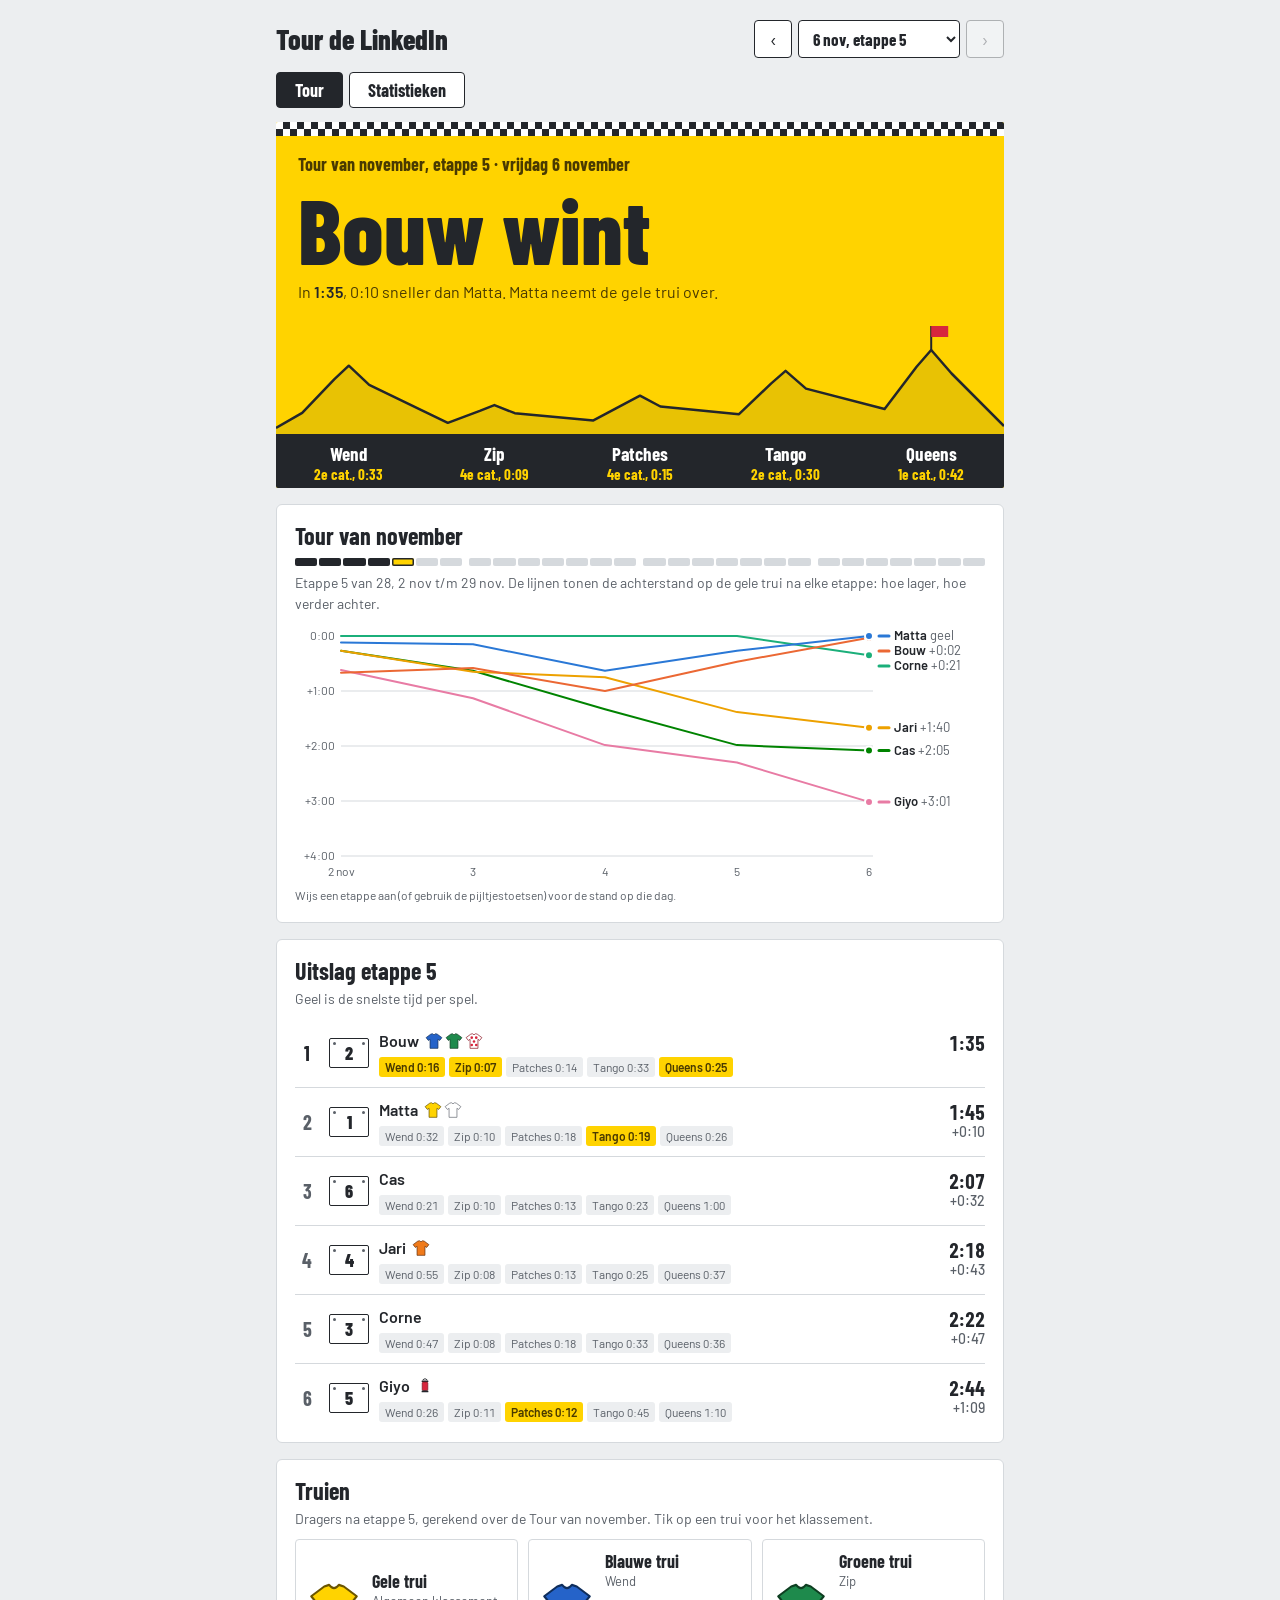
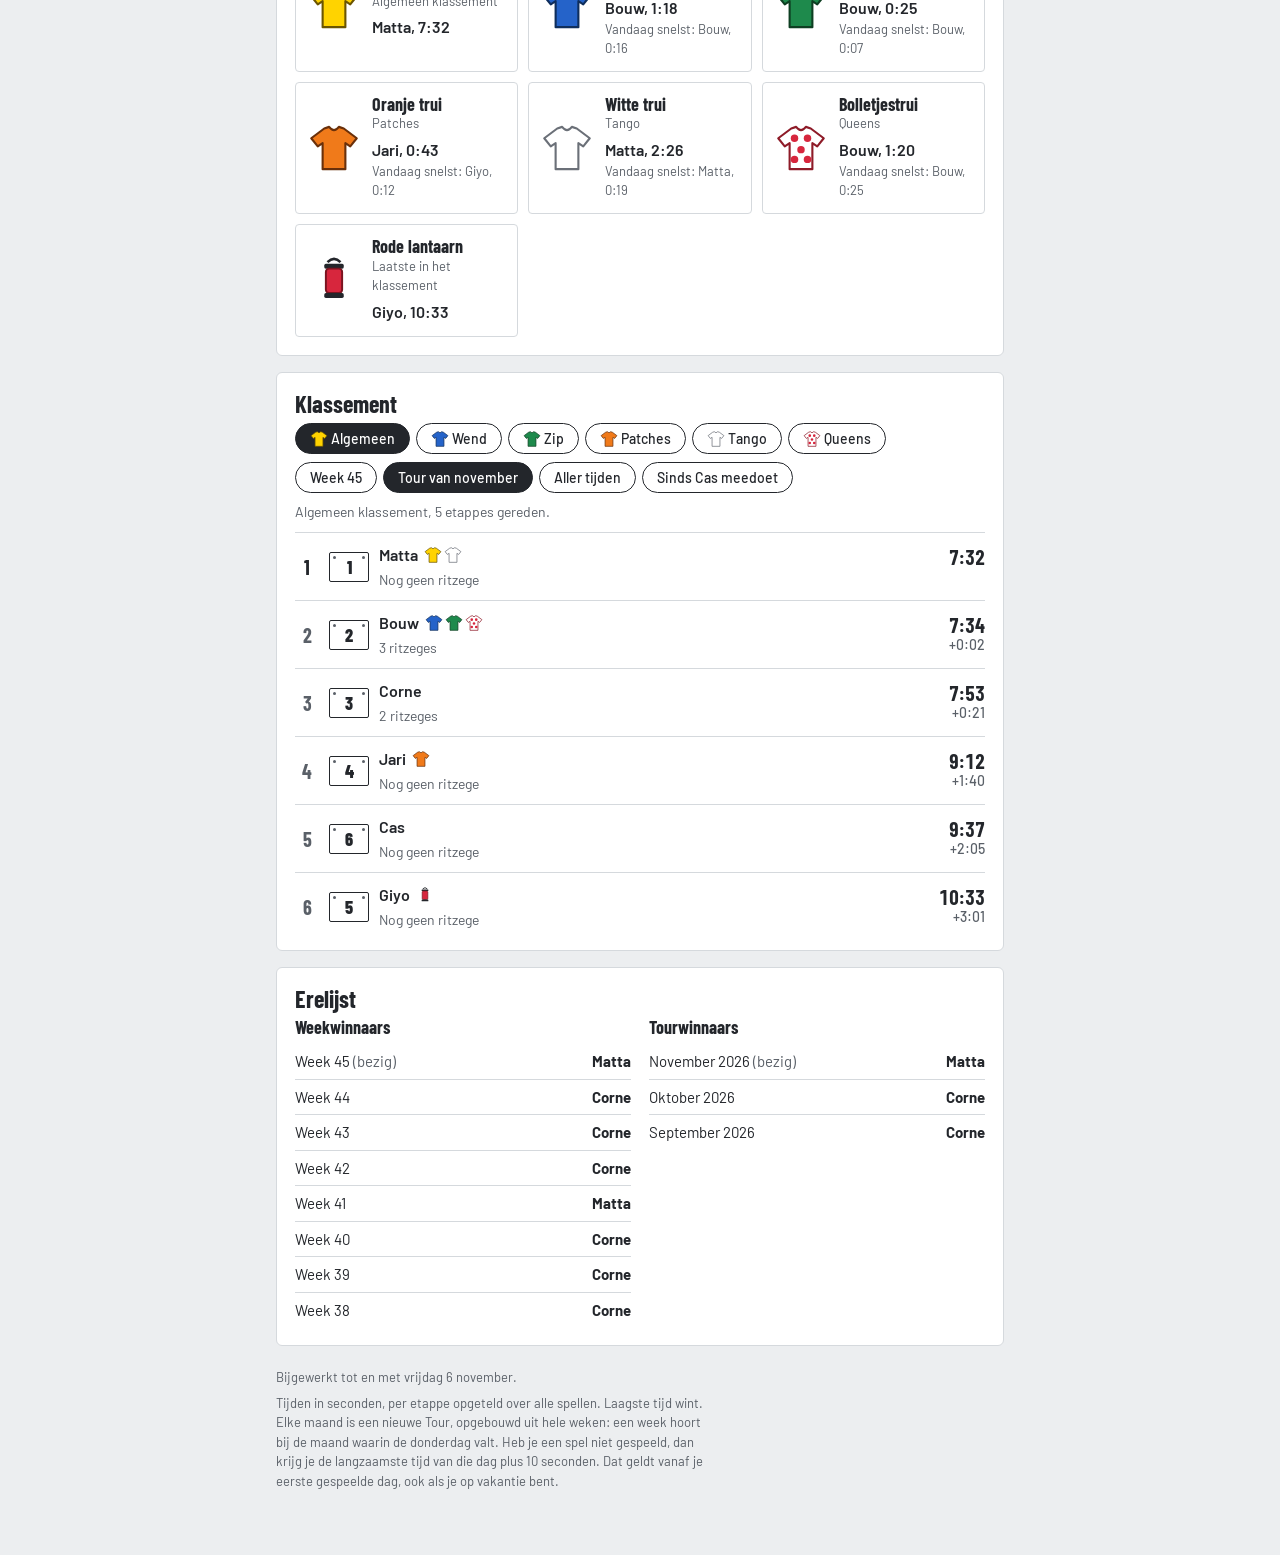
==== site/index.html @ 18e611ad "Versienummer achter CSS/JS bij elke deploy Voorkomt dat browsers na een deploy een oude app.js uit h" ====
<!DOCTYPE html>
<html lang="nl">
<head>
<meta charset="utf-8">
<meta name="viewport" content="width=device-width,initial-scale=1">
<title>Tour de LinkedIn</title>
<link rel="preconnect" href="https://fonts.googleapis.com">
<link rel="preconnect" href="https://fonts.gstatic.com" crossorigin>
<link href="https://fonts.googleapis.com/css2?family=Barlow+Condensed:wght@500;700;800&family=Barlow:wght@400;500;600&display=swap" rel="stylesheet">
<link rel="stylesheet" href="style.css?v=dev">
</head>
<body>
<div class="wrap">
  <div class="top">
    <h1 class="merk">Tour de LinkedIn</h1>
    <div class="nav">
      <button id="vorige" aria-label="Vorige etappe">&#8249;</button>
      <select id="kies" aria-label="Kies etappe"></select>
      <button id="volgende" aria-label="Volgende etappe">&#8250;</button>
    </div>
  </div>

  <p id="status" class="status">Scores laden…</p>

  <div id="inhoud" hidden>
  <div class="tabs views" role="group" aria-label="Kies weergave">
    <button data-view="tour" aria-pressed="true">Tour</button>
    <button data-view="stats" aria-pressed="false">Statistieken</button>
    <button type="button" id="invoerKnop" class="invoer-knop" hidden>+ Scores invoeren</button>
  </div>

  <div id="tourView">
    <div class="hero" id="hero"></div>
    <section id="tourSectie"></section>
    <section id="uitslag"></section>
    <section id="truien"></section>
    <section id="klassement"></section>
    <section id="erelijst"></section>
  </div>

  <div id="statView" hidden>
    <div class="tabs" id="statFilter" role="group" aria-label="Kies speler"></div>
    <section id="s-records"></section>
    <section id="s-weekdag"></section>
    <section id="s-spelers"></section>
    <section id="s-onderling"></section>
    <section id="s-verloop"></section>
    <section id="s-opvallend"></section>
  </div>

  </div>

  <footer><span id="bijgewerkt" style="display:block;margin-bottom:6px"></span>Tijden in seconden, per etappe opgeteld over alle spellen. Laagste tijd wint. Elke maand is een nieuwe Tour, opgebouwd uit hele weken: een week hoort bij de maand waarin de donderdag valt. <span id="regel"></span></footer>
</div>

<dialog id="invoer" aria-labelledby="inTitel">
  <form id="invoerForm" novalidate>
    <div class="in-kop">
      <h2 id="inTitel">Scores invoeren</h2>
      <button type="button" id="inSluit" class="in-sluit" aria-label="Sluiten">&times;</button>
    </div>
    <div class="tabs in-modus" id="inModus" role="group" aria-label="Invoeren per">
      <button type="button" data-modus="spel" aria-pressed="true">Per spel</button>
      <button type="button" data-modus="speler" aria-pressed="false">Per speler</button>
    </div>
    <div class="in-rij">
      <label><span id="inKiesLabel">Spel</span><select id="inKies"></select></label>
      <label>Datum<input type="date" id="inDatum" required></label>
    </div>
    <p class="toel" id="inUitleg"></p>
    <div id="inTijden" class="in-tijden"></div>
    <label id="inCodeRij" class="in-code" hidden>Groepscode<input id="inCode" type="password" autocomplete="off"><small>Eenmalig; deze browser onthoudt hem daarna.</small></label>
    <p id="inMelding" class="in-melding" role="status" aria-live="polite"></p>
    <div class="in-knoppen">
      <button type="submit" id="inOpslaan" class="in-opslaan">Opslaan</button>
    </div>
  </form>
</dialog>

<script src="config.js?v=dev"></script>
<script src="app.js?v=dev"></script>
<script src="invoer.js?v=dev"></script>
</body>
</html>
---- site/style.css ----
:root{
  --geel:#FFD300; --geel-d:#4A3A00;
  --asfalt:#23262B;
  --pagina:#ECEEF0; --wit:#FFFFFF; --lijn:#D5D9DD; --sub:#5A6068;
  --blauw:#2563C9;
  --cond:'Barlow Condensed','Arial Narrow',sans-serif;
}
*{box-sizing:border-box}
body{margin:0;background:var(--pagina);color:var(--asfalt);font:16px/1.5 Barlow,system-ui,sans-serif}
.wrap{max-width:760px;margin:0 auto;padding:20px 16px 64px}
button,select{font:inherit;color:inherit}
:focus-visible{outline:3px solid var(--blauw);outline-offset:2px}

.top{display:flex;justify-content:space-between;align-items:center;gap:12px;flex-wrap:wrap;margin-bottom:14px}
.merk{font:800 28px/1 var(--cond);margin:0}
.nav{display:flex;align-items:center;gap:6px}
.nav button{width:38px;height:38px;border:1.5px solid var(--asfalt);background:var(--wit);border-radius:4px;cursor:pointer;font-size:20px;line-height:1}
.nav button:disabled{opacity:.3;cursor:default}
.nav select{height:38px;border:1.5px solid var(--asfalt);background:var(--wit);border-radius:4px;padding:0 10px;font-family:var(--cond);font-size:17px;font-weight:700}

.hero{background:var(--geel);color:var(--geel-d);overflow:hidden;border-radius:2px}
.finish{height:14px;background:repeating-conic-gradient(var(--asfalt) 0 25%,var(--wit) 0 50%) 0 0/14px 14px}
.hero-in{padding:18px 22px 0}
.hero .kop{font:700 18px/1.2 var(--cond);margin:0}
.hero .winnaar{font:800 clamp(50px,12vw,92px)/.92 var(--cond);color:var(--asfalt);margin:10px 0 10px}
.hero .detail{font-size:16px;margin:0;max-width:52ch}
.hero .detail b{font-weight:600;color:var(--asfalt)}
.profiel{display:block;width:100%;height:auto;margin-top:12px}
.profiel .lijn{fill:none;stroke:var(--asfalt);stroke-width:2.5;stroke-linejoin:round}
.profiel text{font-family:var(--cond);font-weight:700}
@media (prefers-reduced-motion:no-preference){
  .profiel .lijn{stroke-dasharray:1600;stroke-dashoffset:1600;animation:teken 1.4s ease-out .15s forwards}
  @keyframes teken{to{stroke-dashoffset:0}}
}

section{background:var(--wit);border:1px solid var(--lijn);border-radius:6px;padding:18px 18px 10px;margin-top:16px}
section h2{font:700 24px/1.1 var(--cond);margin:0 0 4px}
.toel{color:var(--sub);font-size:14px;margin:0 0 10px}

.renner{display:grid;grid-template-columns:24px 40px minmax(0,1fr) auto;align-items:center;column-gap:10px;padding:10px 0;border-top:1px solid var(--lijn)}
.renner:first-of-type{border-top:0}
.pos{font:700 20px/1 var(--cond);color:var(--sub);text-align:center}
.pos.een{color:var(--asfalt)}
.renner.buiten{color:var(--sub)}
.renner.buiten .bib{border-color:var(--lijn);color:var(--sub)}
.bib{position:relative;width:40px;height:30px;border:1.5px solid var(--asfalt);border-radius:2px;background:var(--wit);display:flex;align-items:center;justify-content:center;font:800 18px/1 var(--cond)}
.bib::before,.bib::after{content:"";position:absolute;top:3px;width:3px;height:3px;border-radius:50%;background:var(--sub)}
.bib::before{left:3px}.bib::after{right:3px}
.naam{font-weight:600;display:flex;align-items:center;gap:6px;flex-wrap:wrap}
.truitjes{display:inline-flex;gap:2px}
.splits{display:flex;flex-wrap:wrap;gap:4px;margin-top:4px}
.split{font-size:12px;padding:1px 6px;border-radius:3px;background:var(--pagina);color:var(--sub);font-variant-numeric:tabular-nums}
.split.best{background:var(--geel);color:var(--geel-d);font-weight:600}
.split.mis{text-decoration:line-through}
.sub2{color:var(--sub);font-size:14px;margin-top:2px}
.tijd{text-align:right;font:700 20px/1 var(--cond);font-variant-numeric:tabular-nums}
.tijd small{display:block;font:500 14px/1.4 Barlow,sans-serif;color:var(--sub)}

.truien{display:grid;grid-template-columns:repeat(auto-fill,minmax(210px,1fr));gap:10px;margin-bottom:8px}
.trui{width:100%;text-align:left;background:var(--wit);font:inherit;color:inherit;cursor:default;display:grid;grid-template-columns:52px 1fr;gap:12px;align-items:center;padding:12px;border:1px solid var(--lijn);border-radius:4px}
button.trui{cursor:pointer}
button.trui:hover{border-color:var(--asfalt)}
.tabs button svg{vertical-align:-4px}
.t-naam{font:700 18px/1.1 var(--cond)}
.t-spel{font-size:13px;color:var(--sub)}
.t-drager{font-weight:600;margin-top:4px}
.t-dag{font-size:13px;color:var(--sub)}

.tabs{display:flex;gap:6px;flex-wrap:wrap;margin:6px 0 8px}
.tabs button{border:1.5px solid var(--asfalt);background:var(--wit);border-radius:20px;padding:4px 14px;cursor:pointer;font-weight:500;font-size:14px}
.tabs button[aria-pressed="true"]{background:var(--asfalt);color:var(--wit)}

.ere{display:grid;grid-template-columns:repeat(auto-fit,minmax(220px,1fr));gap:18px;margin-bottom:8px}
.ere h3{font:700 18px/1.2 var(--cond);margin:0 0 6px}
.ere ol{list-style:none;margin:0;padding:0}
.ere li{display:flex;justify-content:space-between;gap:8px;padding:6px 0;border-top:1px solid var(--lijn);font-size:15px}
.ere li:first-child{border-top:0}
.bezig{color:var(--sub)}
.leeg{color:var(--sub);font-size:14px;padding:6px 0}

.views{margin:0 0 14px}
.views button{font:700 18px/1 var(--cond);padding:8px 18px;border-radius:4px}
#statFilter{margin:0 0 4px}
.recs{display:grid;grid-template-columns:repeat(auto-fill,minmax(210px,1fr));gap:10px;margin-bottom:8px}
.rec{border:1px solid var(--lijn);border-radius:4px;padding:12px}
.rec h3{font:700 18px/1.1 var(--cond);margin:0 0 6px;display:flex;gap:6px;align-items:center}
.rec ol{list-style:none;margin:0;padding:0}
.rec li{display:grid;grid-template-columns:16px 1fr auto;gap:8px;padding:5px 0;border-top:1px solid var(--lijn);font-size:14px;align-items:baseline}
.rec li:first-child{border-top:0}
.rec li b{font:700 17px/1 var(--cond);font-variant-numeric:tabular-nums}
.d{color:var(--sub);font-size:12px}
.rec-noot{margin:6px 0 0}
.scroll{overflow-x:auto;margin-bottom:10px}
.tbl{width:100%;min-width:340px;border-collapse:collapse;table-layout:fixed;font-size:13px;font-variant-numeric:tabular-nums}
.tbl th,.tbl td{padding:7px 2px;text-align:center;border-bottom:1px solid var(--wit)}
.tbl th{font:700 15px/1.1 var(--cond)}
.tbl th small{display:block;font:400 11px/1.3 Barlow,sans-serif;color:var(--sub)}
.tbl td:first-child,.tbl th:first-child{text-align:left;width:72px;font-weight:600;padding-left:0}
.tbl td.best{font-weight:700;box-shadow:inset 0 0 0 2px var(--asfalt)}
.tbl tr.som td{border-top:2px solid var(--asfalt);font-weight:600}
.tbl.vrij{table-layout:auto}
.tbl.vrij td,.tbl.vrij th{border-bottom:1px solid var(--lijn)}
.tbl.matrix td{border:1px solid var(--lijn)}
.tbl.matrix td:first-child{border:0}
.tbl.matrix td.voor{background:#FFF3B0;font-weight:600}
.tbl.matrix tr.gekozen td{outline:2px solid var(--asfalt);outline-offset:-2px}
.conclusie{font-size:15px;margin:0 0 10px;max-width:62ch}
.profielen{display:grid;grid-template-columns:repeat(auto-fill,minmax(230px,1fr));gap:10px;margin-bottom:10px}
.prof{border:1px solid var(--lijn);border-radius:4px;padding:12px}
.kop2{display:flex;gap:8px;align-items:center;font-weight:600;margin-bottom:10px}
.mini{display:grid;grid-template-columns:1fr 1fr;gap:8px 12px;margin-bottom:8px}
.mini b{display:block;font:700 22px/1 var(--cond);font-variant-numeric:tabular-nums}
.mini span{font-size:12px;color:var(--sub)}
.prof p{margin:5px 0 0;font-size:14px}
.prof p b{font-weight:600}
.legenda{display:flex;flex-wrap:wrap;gap:6px 14px;font-size:13px;margin:6px 0 10px}
.legenda i{display:inline-block;width:14px;height:3px;vertical-align:middle;margin-right:5px}
.feit{padding:9px 0;border-top:1px solid var(--lijn);font-size:15px}
.feit:first-of-type{border-top:0}
.feit b{font-weight:600}
[hidden]{display:none!important}
footer{color:var(--sub);font-size:13px;margin-top:22px;max-width:62ch}
.status{background:var(--wit);border:1px solid var(--lijn);border-radius:6px;padding:18px;color:var(--sub)}

/* invoerscherm */
.tabs .invoer-knop{margin-left:auto;font:700 18px/1 var(--cond);padding:8px 16px;border-radius:4px;border:1.5px solid var(--asfalt);background:var(--geel);color:var(--asfalt);cursor:pointer}
dialog#invoer{width:min(440px,calc(100% - 32px));max-height:calc(100% - 32px);border:0;border-radius:6px;padding:0;background:var(--wit);color:var(--asfalt);box-shadow:0 12px 40px rgba(0,0,0,.25)}
dialog#invoer::backdrop{background:rgba(35,38,43,.55)}
#invoerForm{padding:18px}
.in-kop{display:flex;justify-content:space-between;align-items:center;margin-bottom:12px}
.in-kop h2{font:700 24px/1.1 var(--cond);margin:0}
.in-sluit{width:36px;height:36px;border:0;background:none;font-size:28px;line-height:1;cursor:pointer;color:var(--sub)}
.in-rij{display:grid;grid-template-columns:1fr 1fr;gap:10px;margin-bottom:10px}
#invoerForm label{display:block;font-weight:600;font-size:14px}
#invoerForm select,#invoerForm input{display:block;width:100%;margin-top:4px;height:42px;border:1.5px solid var(--asfalt);border-radius:4px;background:var(--wit);padding:0 10px;font:16px Barlow,system-ui,sans-serif;color:var(--asfalt)}
.in-tijden{display:grid;gap:8px;margin-bottom:12px}
#invoerForm .in-tijd{display:grid;grid-template-columns:22px 1fr 110px;align-items:center;gap:10px}
#invoerForm .in-tijd input{margin:0;text-align:right;font-variant-numeric:tabular-nums}
#invoerForm input[aria-invalid="true"]{border-color:#D7263D;box-shadow:0 0 0 2px #F6C6CD}
.in-code small{display:block;font-weight:400;color:var(--sub);margin-top:4px}
.in-code{margin-bottom:10px}
.in-melding{min-height:1.5em;font-size:14px;margin:0 0 10px}
.in-melding.fout{color:#B01E31}
.in-melding.goed{color:#17693A}
.in-knoppen{display:flex;justify-content:flex-end}
.in-opslaan{font:700 18px/1 var(--cond);padding:10px 22px;border:0;border-radius:4px;background:var(--asfalt);color:var(--wit);cursor:pointer}
.in-opslaan:disabled{opacity:.5;cursor:default}

/* tour-verloop */
.tv-grafiek{position:relative;margin:6px 0 2px;touch-action:pan-y}
.tv-grafiek:focus-visible{outline-offset:4px}
.tv-grafiek svg{display:block}
.tv-uitleg{margin:0 0 8px}
.tv-tip{position:absolute;top:8px;min-width:150px;background:var(--wit);border:1px solid var(--lijn);border-radius:4px;box-shadow:0 4px 14px rgba(0,0,0,.12);padding:8px 10px;font-size:13px;pointer-events:none}
.tv-tip-kop{font:700 15px/1.2 var(--cond);margin-bottom:4px}
.tv-tip-rij{display:grid;grid-template-columns:12px 12px 1fr auto;gap:6px;align-items:center;padding:1px 0}
.tv-tip-rij i{display:block;width:12px;height:3px;border-radius:2px}
.tv-tip-rij b{font-variant-numeric:tabular-nums;font-weight:600}
.tv-kalender{display:flex;gap:2px;margin:8px 0 6px}
.tv-kalender span{flex:1;height:8px;border-radius:2px;background:var(--lijn)}
.tv-kalender span.ma:not(:first-child){margin-left:5px}
.tv-kalender span.af{background:var(--asfalt)}
.tv-kalender span.nu{background:var(--geel);box-shadow:inset 0 0 0 1.5px var(--asfalt)}
.tv-kalender span.mis{background:repeating-linear-gradient(45deg,var(--lijn) 0 2px,var(--wit) 0 4px)}
.in-modus{margin:0 0 12px}
#invoerForm .in-tijd .bib{width:30px;height:24px;font-size:15px}
#invoerForm .in-tijd{grid-template-columns:30px 1fr 110px}
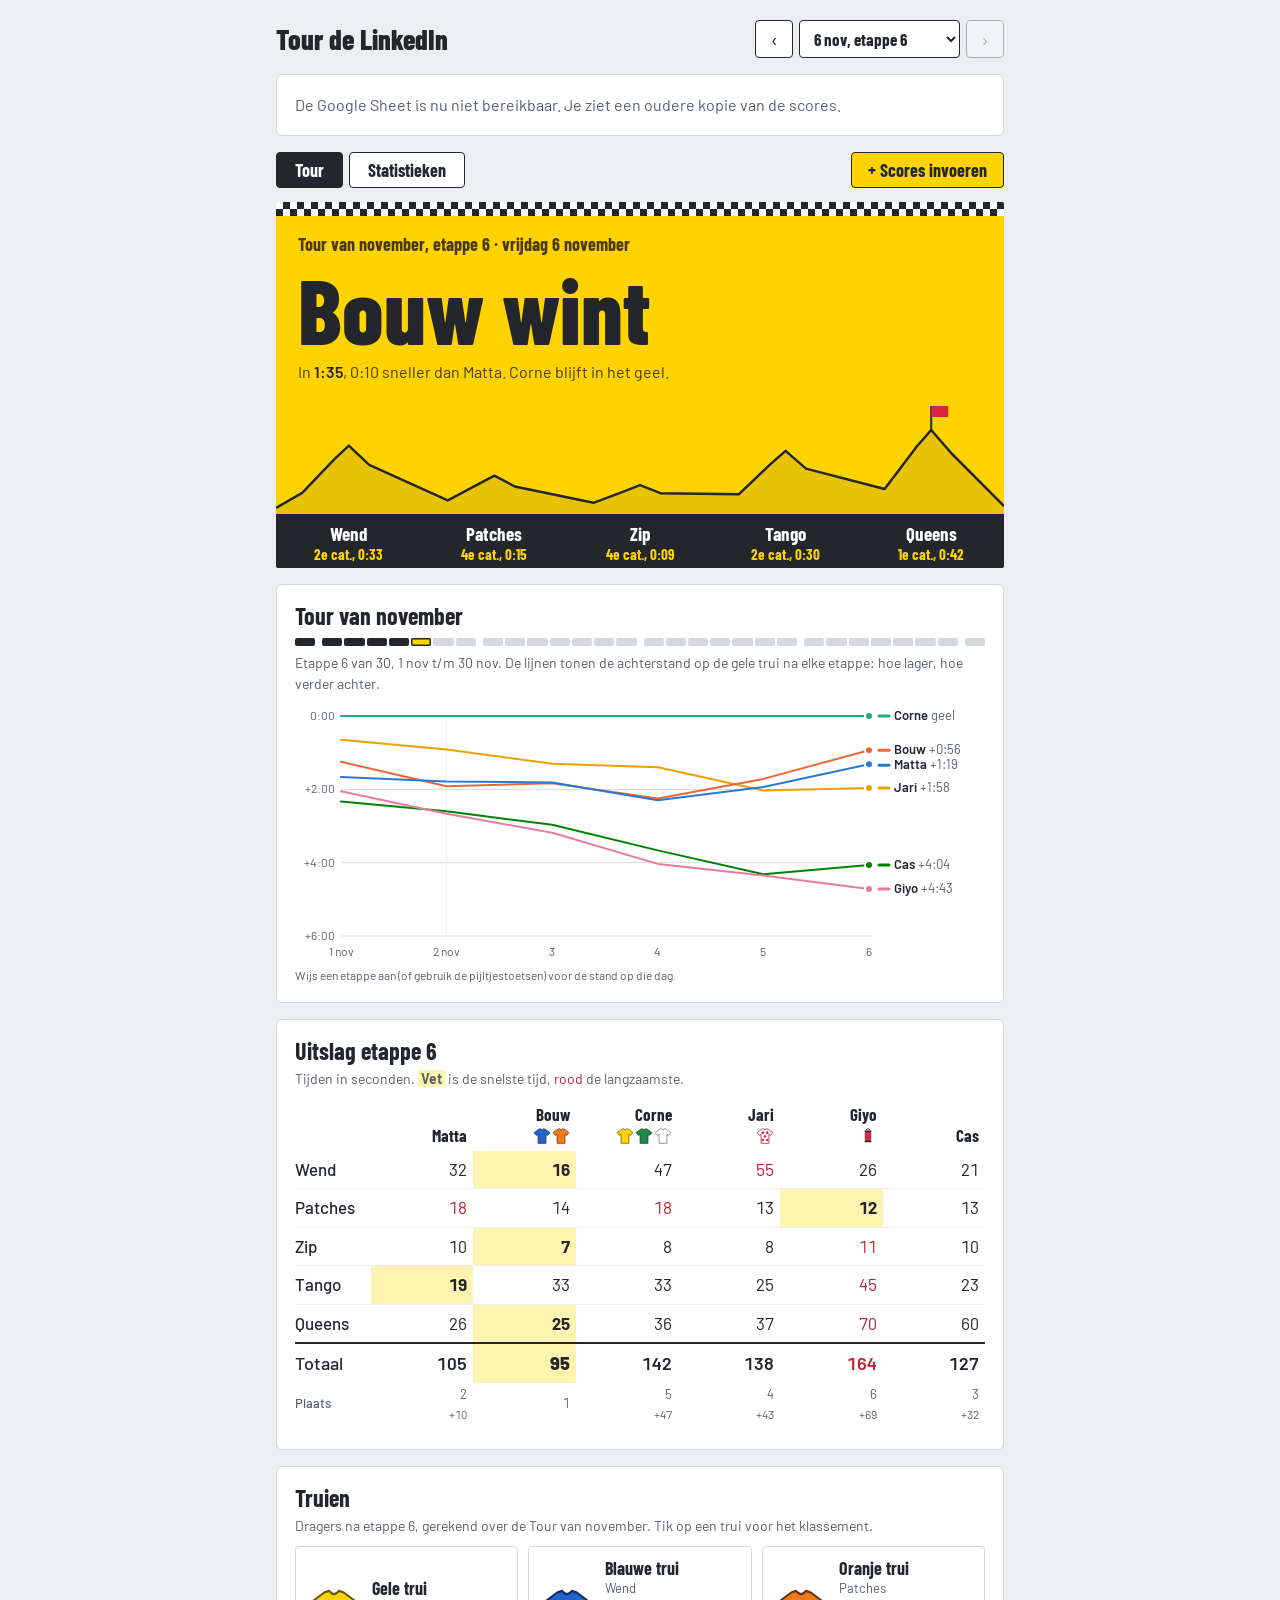
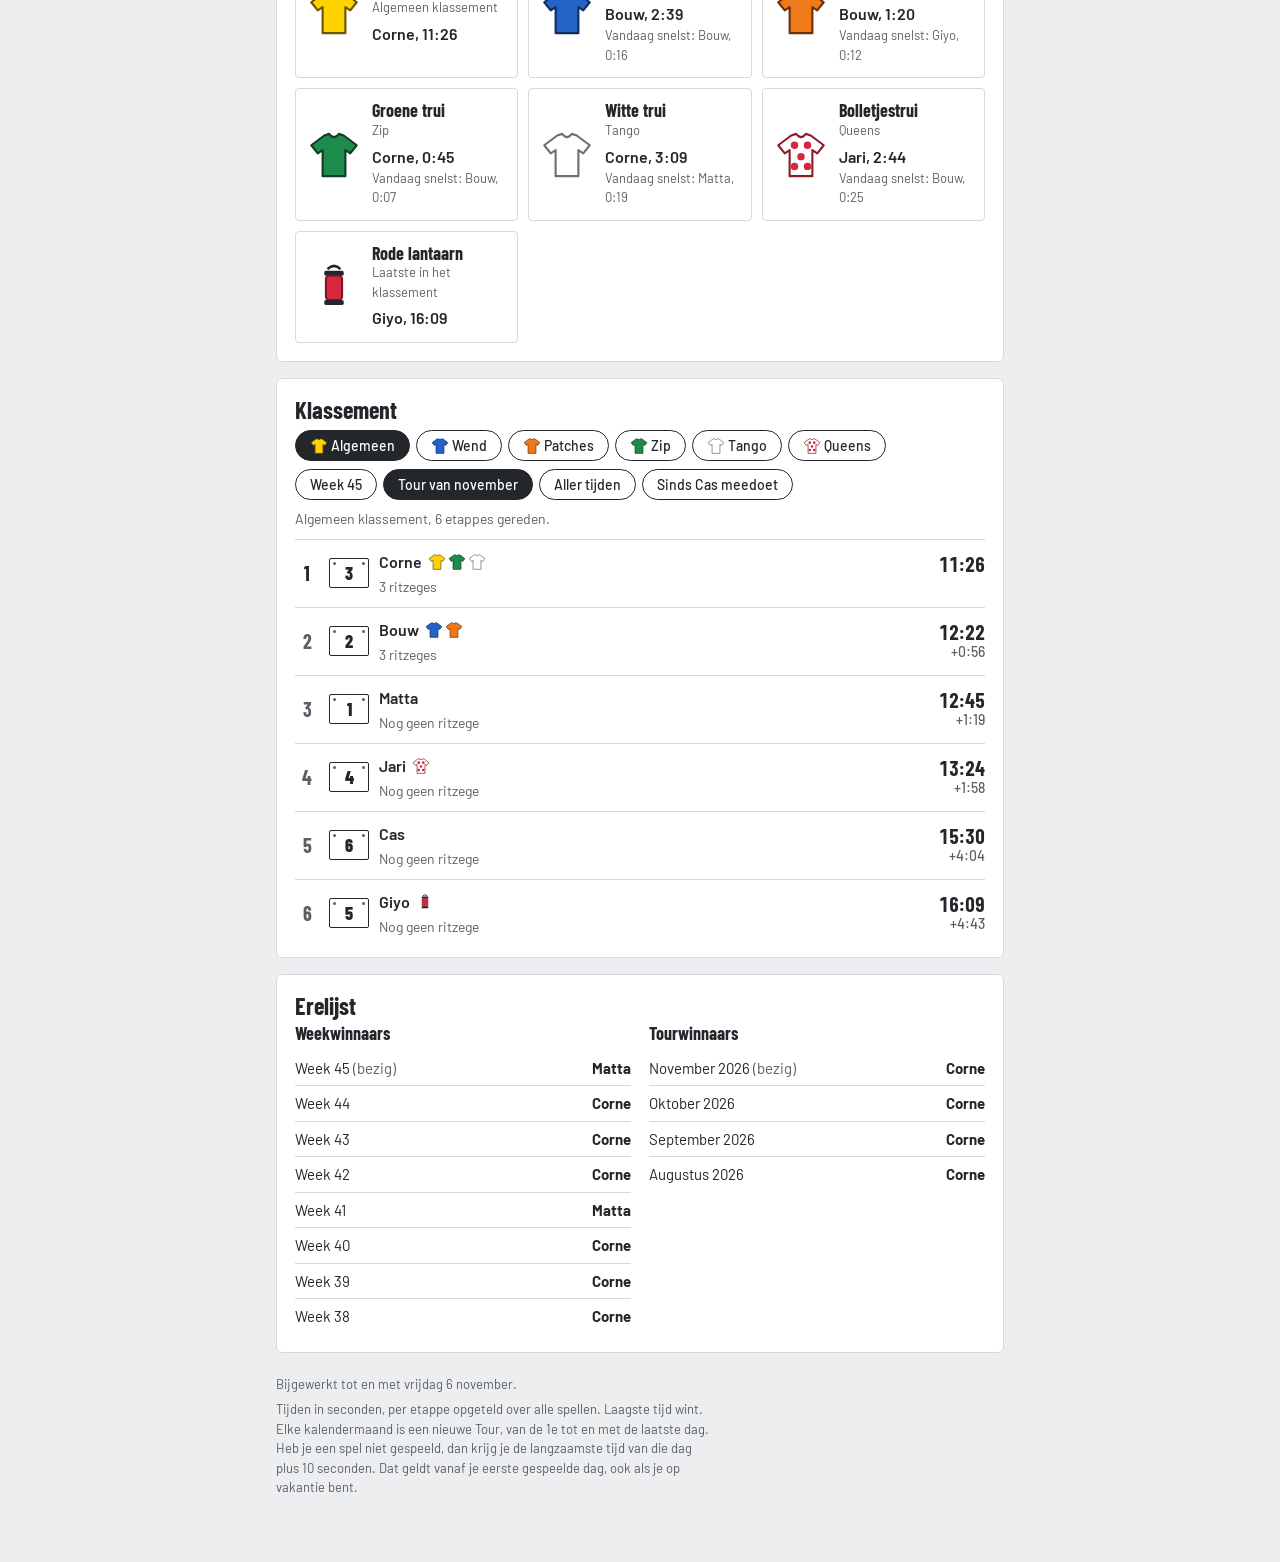
==== commit 5334d071: "Tour loopt per kalendermaand Een Tour loopt nu van de 1e t/m de laatste dag van de maand in plaats v" ====
--- a/site/index.html
+++ b/site/index.html
@@ -50,7 +50,7 @@
 
   </div>
 
-  <footer><span id="bijgewerkt" style="display:block;margin-bottom:6px"></span>Tijden in seconden, per etappe opgeteld over alle spellen. Laagste tijd wint. Elke maand is een nieuwe Tour, opgebouwd uit hele weken: een week hoort bij de maand waarin de donderdag valt. <span id="regel"></span></footer>
+  <footer><span id="bijgewerkt" style="display:block;margin-bottom:6px"></span>Tijden in seconden, per etappe opgeteld over alle spellen. Laagste tijd wint. Elke kalendermaand is een nieuwe Tour, van de 1e tot en met de laatste dag. <span id="regel"></span></footer>
 </div>
 
 <dialog id="invoer" aria-labelledby="inTitel">
--- a/site/style.css
+++ b/site/style.css
@@ -165,3 +165,23 @@
 .in-modus{margin:0 0 12px}
 #invoerForm .in-tijd .bib{width:30px;height:24px;font-size:15px}
 #invoerForm .in-tijd{grid-template-columns:30px 1fr 110px}
+
+/* uitslag als tabel, zoals de foto's in de groepsapp */
+.uitslag-tbl{width:100%;min-width:330px;table-layout:fixed;border-collapse:collapse;font-variant-numeric:tabular-nums;font-size:17px}
+.uitslag-tbl th,.uitslag-tbl td{padding:6px 6px;text-align:right;white-space:nowrap}
+.uitslag-tbl thead th{font:700 17px/1.1 var(--cond);vertical-align:bottom}
+.uitslag-tbl thead th{white-space:normal}
+.uitslag-tbl thead th .truitjes{display:flex;flex-wrap:wrap;justify-content:flex-end;gap:1px;margin-top:3px}
+.uitslag-tbl tr>:first-child{width:76px}
+.uitslag-tbl tbody th,.uitslag-tbl tfoot th{text-align:left;font-weight:500;padding-left:0}
+.uitslag-tbl tbody tr+tr td,.uitslag-tbl tbody tr+tr th{border-top:1px solid var(--pagina)}
+.uitslag-tbl td.snel{font-weight:700;background:#FFF3B0}
+.uitslag-tbl td.traag,.lg-traag{color:#C21F32}
+.uitslag-tbl td.straf{color:var(--sub);font-style:italic}
+.uitslag-tbl tr.tot td,.uitslag-tbl tr.tot th{border-top:2px solid var(--asfalt);font-size:18px}
+.uitslag-tbl tr.tot td{font-weight:600}
+.uitslag-tbl tr.tot td.snel{font-weight:800}
+.uitslag-tbl tr.plek td,.uitslag-tbl tr.plek th{font-size:13px;color:var(--sub);padding-top:2px}
+.uitslag-tbl tr.plek td small{display:block;font-size:12px}
+.lg-snel{font-weight:700;background:#FFF3B0;padding:0 3px}
+@media (max-width:480px){.uitslag-tbl{min-width:0;font-size:15px}.uitslag-tbl tr>:first-child{width:58px}.uitslag-tbl th,.uitslag-tbl td{padding:6px 3px}.uitslag-tbl thead th{font-size:15px}.uitslag-tbl thead th .truitjes{display:none}.uitslag-tbl tr.tot td,.uitslag-tbl tr.tot th{font-size:16px}}
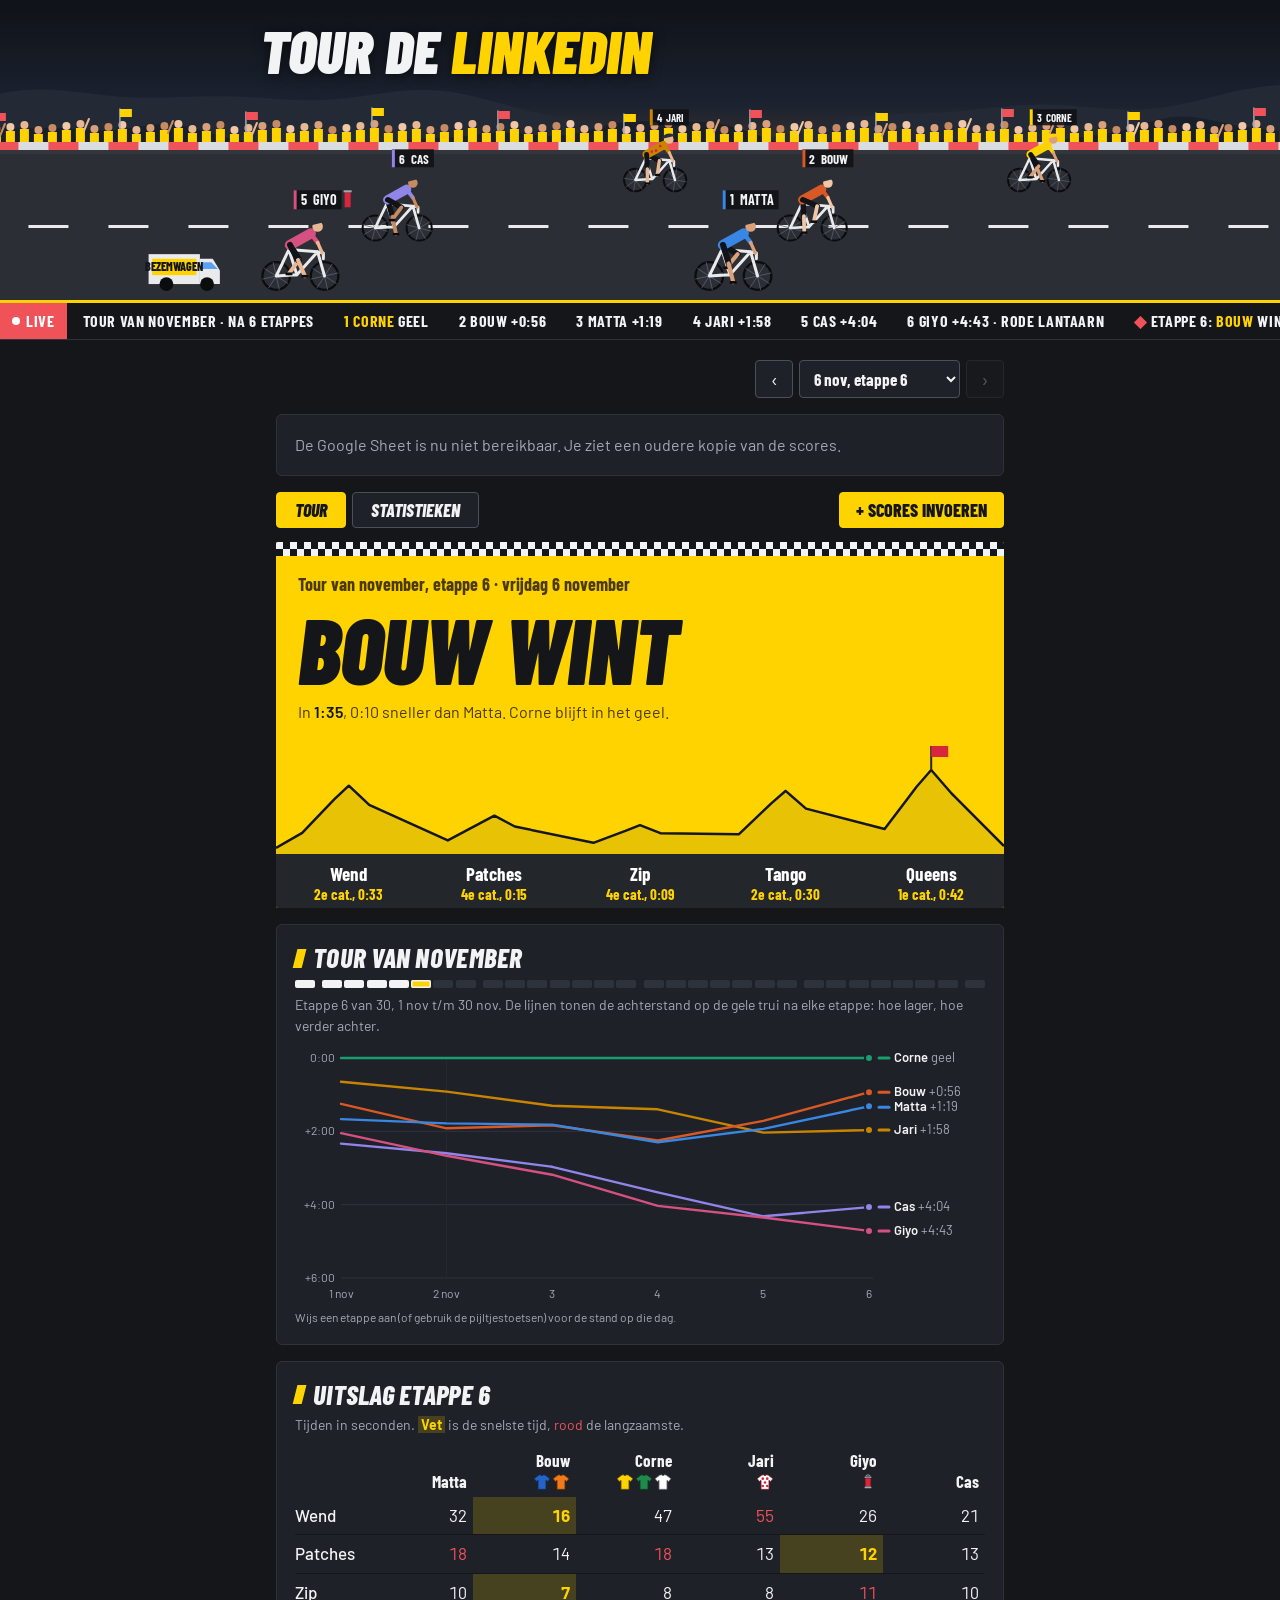
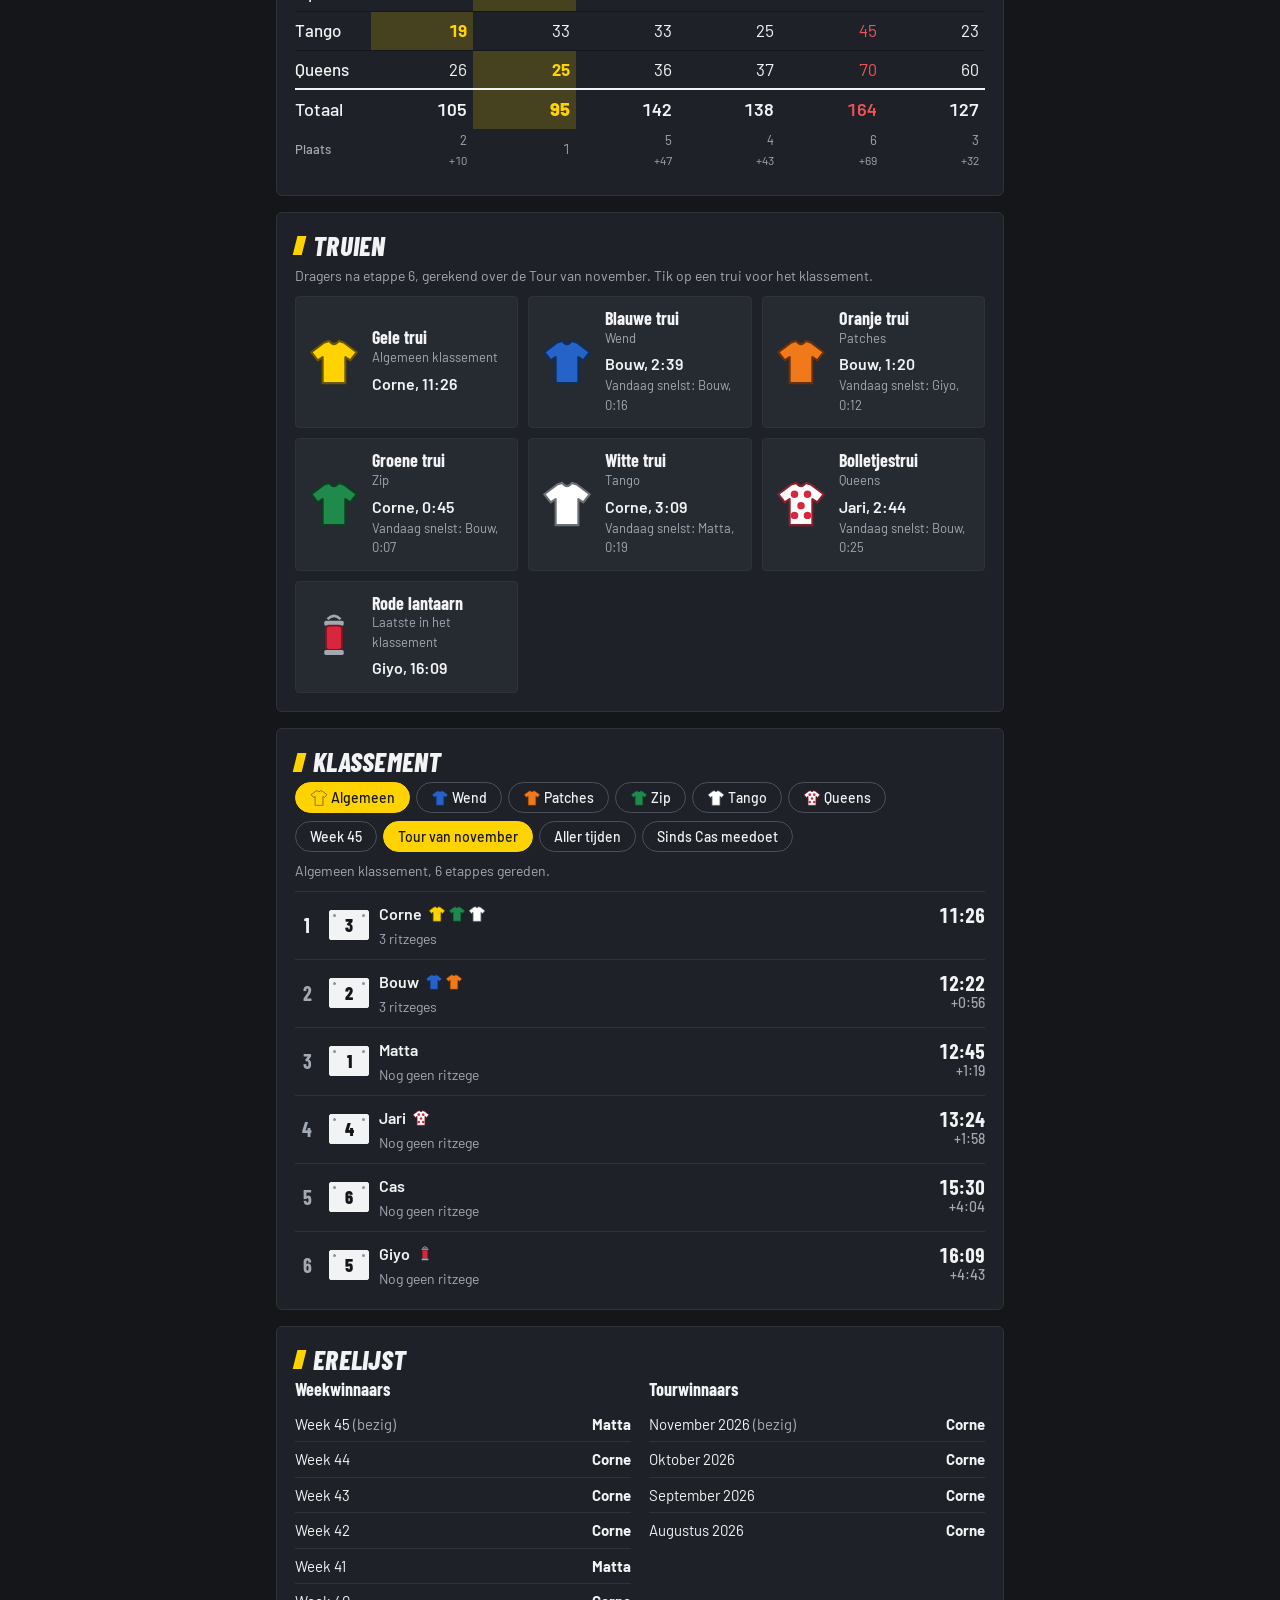
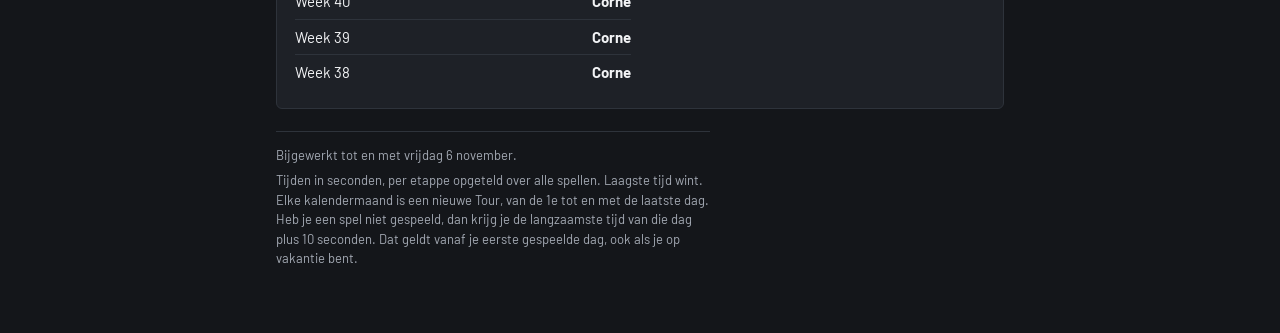
==== commit 89fe3887: "Dashboard in tv-stijl met bewegend peloton en live-balk - Donkere omroepstijl: asfalt, geel accent, " ====
--- a/site/index.html
+++ b/site/index.html
@@ -3,16 +3,24 @@
 <head>
 <meta charset="utf-8">
 <meta name="viewport" content="width=device-width,initial-scale=1">
+<meta name="theme-color" content="#14161A">
 <title>Tour de LinkedIn</title>
 <link rel="preconnect" href="https://fonts.googleapis.com">
 <link rel="preconnect" href="https://fonts.gstatic.com" crossorigin>
-<link href="https://fonts.googleapis.com/css2?family=Barlow+Condensed:wght@500;700;800&family=Barlow:wght@400;500;600&display=swap" rel="stylesheet">
+<link href="https://fonts.googleapis.com/css2?family=Barlow+Condensed:ital,wght@0,500;0,700;0,800;1,800;1,900&family=Barlow:wght@400;500;600&display=swap" rel="stylesheet">
 <link rel="stylesheet" href="style.css?v=dev">
 </head>
 <body>
+<header class="omroep">
+  <canvas id="peloton" aria-hidden="true"></canvas>
+  <h1 class="merk">Tour de <em>LinkedIn</em></h1>
+  <div class="ticker" id="ticker">
+    <span class="live" id="liveLabel"><i></i><span>Live</span></span>
+    <div class="baan"><div class="loop" id="tickerLoop" aria-hidden="true"></div></div>
+  </div>
+</header>
 <div class="wrap">
   <div class="top">
-    <h1 class="merk">Tour de LinkedIn</h1>
     <div class="nav">
       <button id="vorige" aria-label="Vorige etappe">&#8249;</button>
       <select id="kies" aria-label="Kies etappe"></select>
@@ -78,6 +86,7 @@
 </dialog>
 
 <script src="config.js?v=dev"></script>
+<script src="peloton.js?v=dev"></script>
 <script src="app.js?v=dev"></script>
 <script src="invoer.js?v=dev"></script>
 </body>
--- a/site/style.css
+++ b/site/style.css
@@ -1,9 +1,12 @@
 :root{
-  --geel:#FFD300; --geel-d:#4A3A00;
-  --asfalt:#23262B;
-  --pagina:#ECEEF0; --wit:#FFFFFF; --lijn:#D5D9DD; --sub:#5A6068;
-  --blauw:#2563C9;
+  /* tv-uitzending van een grote ronde: donker asfalt, geel accent */
+  --geel:#FFD300; --geel-d:#4A3A00; --geel-zacht:rgba(255,211,0,.18);
+  --asfalt:#F2F3F5;          /* tekst en lijnen op donker */
+  --inkt:#14161A;            /* donkere tekst op geel/wit */
+  --pagina:#14161A; --wit:#1E2127; --wit-2:#262A31; --lijn:#2E333B; --sub:#A3A9B3;
+  --blauw:#5AA2F0; --rood:#F0525A; --groen:#4CC38A;
   --cond:'Barlow Condensed','Arial Narrow',sans-serif;
+  color-scheme:dark;
 }
 *{box-sizing:border-box}
 body{margin:0;background:var(--pagina);color:var(--asfalt);font:16px/1.5 Barlow,system-ui,sans-serif}
@@ -19,14 +22,14 @@
 .nav select{height:38px;border:1.5px solid var(--asfalt);background:var(--wit);border-radius:4px;padding:0 10px;font-family:var(--cond);font-size:17px;font-weight:700}
 
 .hero{background:var(--geel);color:var(--geel-d);overflow:hidden;border-radius:2px}
-.finish{height:14px;background:repeating-conic-gradient(var(--asfalt) 0 25%,var(--wit) 0 50%) 0 0/14px 14px}
+.finish{height:14px;background:repeating-conic-gradient(var(--inkt) 0 25%,#F2F3F5 0 50%) 0 0/14px 14px}
 .hero-in{padding:18px 22px 0}
 .hero .kop{font:700 18px/1.2 var(--cond);margin:0}
-.hero .winnaar{font:800 clamp(50px,12vw,92px)/.92 var(--cond);color:var(--asfalt);margin:10px 0 10px}
+.hero .winnaar{font:900 italic clamp(50px,12vw,92px)/.92 var(--cond);color:var(--inkt);margin:10px 0 10px;text-transform:uppercase;letter-spacing:-.01em}
 .hero .detail{font-size:16px;margin:0;max-width:52ch}
-.hero .detail b{font-weight:600;color:var(--asfalt)}
+.hero .detail b{font-weight:600;color:var(--inkt)}
 .profiel{display:block;width:100%;height:auto;margin-top:12px}
-.profiel .lijn{fill:none;stroke:var(--asfalt);stroke-width:2.5;stroke-linejoin:round}
+.profiel .lijn{fill:none;stroke:var(--inkt);stroke-width:2.5;stroke-linejoin:round}
 .profiel text{font-family:var(--cond);font-weight:700}
 @media (prefers-reduced-motion:no-preference){
   .profiel .lijn{stroke-dasharray:1600;stroke-dashoffset:1600;animation:teken 1.4s ease-out .15s forwards}
@@ -34,7 +37,8 @@
 }
 
 section{background:var(--wit);border:1px solid var(--lijn);border-radius:6px;padding:18px 18px 10px;margin-top:16px}
-section h2{font:700 24px/1.1 var(--cond);margin:0 0 4px}
+section h2{font:800 italic 27px/1.05 var(--cond);margin:0 0 6px;text-transform:uppercase;letter-spacing:.01em}
+section h2::before{content:"";display:inline-block;width:9px;height:.72em;background:var(--geel);margin-right:9px;transform:skewX(-14deg)}
 .toel{color:var(--sub);font-size:14px;margin:0 0 10px}
 
 .renner{display:grid;grid-template-columns:24px 40px minmax(0,1fr) auto;align-items:center;column-gap:10px;padding:10px 0;border-top:1px solid var(--lijn)}
@@ -42,9 +46,9 @@
 .pos{font:700 20px/1 var(--cond);color:var(--sub);text-align:center}
 .pos.een{color:var(--asfalt)}
 .renner.buiten{color:var(--sub)}
-.renner.buiten .bib{border-color:var(--lijn);color:var(--sub)}
-.bib{position:relative;width:40px;height:30px;border:1.5px solid var(--asfalt);border-radius:2px;background:var(--wit);display:flex;align-items:center;justify-content:center;font:800 18px/1 var(--cond)}
-.bib::before,.bib::after{content:"";position:absolute;top:3px;width:3px;height:3px;border-radius:50%;background:var(--sub)}
+.renner.buiten .bib{border-color:var(--lijn);background:transparent;color:var(--sub)}
+.bib{position:relative;width:40px;height:30px;border:1.5px solid #F2F3F5;border-radius:2px;background:#F2F3F5;color:var(--inkt);display:flex;align-items:center;justify-content:center;font:800 18px/1 var(--cond)}
+.bib::before,.bib::after{content:"";position:absolute;top:3px;width:3px;height:3px;border-radius:50%;background:#8A9099}
 .bib::before{left:3px}.bib::after{right:3px}
 .naam{font-weight:600;display:flex;align-items:center;gap:6px;flex-wrap:wrap}
 .truitjes{display:inline-flex;gap:2px}
@@ -68,7 +72,8 @@
 
 .tabs{display:flex;gap:6px;flex-wrap:wrap;margin:6px 0 8px}
 .tabs button{border:1.5px solid var(--asfalt);background:var(--wit);border-radius:20px;padding:4px 14px;cursor:pointer;font-weight:500;font-size:14px}
-.tabs button[aria-pressed="true"]{background:var(--asfalt);color:var(--wit)}
+.tabs button[aria-pressed="true"]{background:var(--geel);border-color:var(--geel);color:var(--inkt)}
+.tabs button:hover{border-color:var(--geel)}
 
 .ere{display:grid;grid-template-columns:repeat(auto-fit,minmax(220px,1fr));gap:18px;margin-bottom:8px}
 .ere h3{font:700 18px/1.2 var(--cond);margin:0 0 6px}
@@ -102,7 +107,7 @@
 .tbl.vrij td,.tbl.vrij th{border-bottom:1px solid var(--lijn)}
 .tbl.matrix td{border:1px solid var(--lijn)}
 .tbl.matrix td:first-child{border:0}
-.tbl.matrix td.voor{background:#FFF3B0;font-weight:600}
+.tbl.matrix td.voor{background:var(--geel-zacht);color:var(--geel);font-weight:600}
 .tbl.matrix tr.gekozen td{outline:2px solid var(--asfalt);outline-offset:-2px}
 .conclusie{font-size:15px;margin:0 0 10px;max-width:62ch}
 .profielen{display:grid;grid-template-columns:repeat(auto-fill,minmax(230px,1fr));gap:10px;margin-bottom:10px}
@@ -123,12 +128,13 @@
 .status{background:var(--wit);border:1px solid var(--lijn);border-radius:6px;padding:18px;color:var(--sub)}
 
 /* invoerscherm */
-.tabs .invoer-knop{margin-left:auto;font:700 18px/1 var(--cond);padding:8px 16px;border-radius:4px;border:1.5px solid var(--asfalt);background:var(--geel);color:var(--asfalt);cursor:pointer}
-dialog#invoer{width:min(440px,calc(100% - 32px));max-height:calc(100% - 32px);border:0;border-radius:6px;padding:0;background:var(--wit);color:var(--asfalt);box-shadow:0 12px 40px rgba(0,0,0,.25)}
-dialog#invoer::backdrop{background:rgba(35,38,43,.55)}
+.tabs .invoer-knop{margin-left:auto;font:800 18px/1 var(--cond);text-transform:uppercase;padding:8px 16px;border-radius:4px;border:1.5px solid var(--geel);background:var(--geel);color:var(--inkt);cursor:pointer}
+.tabs .invoer-knop:hover{background:#fff;border-color:#fff}
+dialog#invoer{width:min(440px,calc(100% - 32px));max-height:calc(100% - 32px);border:0;border-radius:6px;padding:0;background:var(--wit);color:var(--asfalt);box-shadow:0 12px 40px rgba(0,0,0,.6);border:1px solid var(--lijn)}
+dialog#invoer::backdrop{background:rgba(8,9,11,.7)}
 #invoerForm{padding:18px}
 .in-kop{display:flex;justify-content:space-between;align-items:center;margin-bottom:12px}
-.in-kop h2{font:700 24px/1.1 var(--cond);margin:0}
+.in-kop h2{font:800 italic 26px/1.1 var(--cond);margin:0;text-transform:uppercase}
 .in-sluit{width:36px;height:36px;border:0;background:none;font-size:28px;line-height:1;cursor:pointer;color:var(--sub)}
 .in-rij{display:grid;grid-template-columns:1fr 1fr;gap:10px;margin-bottom:10px}
 #invoerForm label{display:block;font-weight:600;font-size:14px}
@@ -136,14 +142,16 @@
 .in-tijden{display:grid;gap:8px;margin-bottom:12px}
 #invoerForm .in-tijd{display:grid;grid-template-columns:22px 1fr 110px;align-items:center;gap:10px}
 #invoerForm .in-tijd input{margin:0;text-align:right;font-variant-numeric:tabular-nums}
-#invoerForm input[aria-invalid="true"]{border-color:#D7263D;box-shadow:0 0 0 2px #F6C6CD}
+#invoerForm select,#invoerForm input{background:var(--wit-2);border-color:#4A505A}
+#invoerForm input:focus,#invoerForm select:focus{border-color:var(--geel)}
+#invoerForm input[aria-invalid="true"]{border-color:var(--rood);box-shadow:0 0 0 2px rgba(240,82,90,.35)}
 .in-code small{display:block;font-weight:400;color:var(--sub);margin-top:4px}
 .in-code{margin-bottom:10px}
 .in-melding{min-height:1.5em;font-size:14px;margin:0 0 10px}
-.in-melding.fout{color:#B01E31}
-.in-melding.goed{color:#17693A}
+.in-melding.fout{color:var(--rood)}
+.in-melding.goed{color:var(--groen)}
 .in-knoppen{display:flex;justify-content:flex-end}
-.in-opslaan{font:700 18px/1 var(--cond);padding:10px 22px;border:0;border-radius:4px;background:var(--asfalt);color:var(--wit);cursor:pointer}
+.in-opslaan{font:800 18px/1 var(--cond);text-transform:uppercase;padding:10px 22px;border:0;border-radius:4px;background:var(--geel);color:var(--inkt);cursor:pointer}
 .in-opslaan:disabled{opacity:.5;cursor:default}
 
 /* tour-verloop */
@@ -151,7 +159,7 @@
 .tv-grafiek:focus-visible{outline-offset:4px}
 .tv-grafiek svg{display:block}
 .tv-uitleg{margin:0 0 8px}
-.tv-tip{position:absolute;top:8px;min-width:150px;background:var(--wit);border:1px solid var(--lijn);border-radius:4px;box-shadow:0 4px 14px rgba(0,0,0,.12);padding:8px 10px;font-size:13px;pointer-events:none}
+.tv-tip{position:absolute;top:8px;min-width:150px;background:var(--wit);border:1px solid var(--lijn);border-radius:4px;box-shadow:0 6px 20px rgba(0,0,0,.5);padding:8px 10px;font-size:13px;pointer-events:none}
 .tv-tip-kop{font:700 15px/1.2 var(--cond);margin-bottom:4px}
 .tv-tip-rij{display:grid;grid-template-columns:12px 12px 1fr auto;gap:6px;align-items:center;padding:1px 0}
 .tv-tip-rij i{display:block;width:12px;height:3px;border-radius:2px}
@@ -175,13 +183,74 @@
 .uitslag-tbl tr>:first-child{width:76px}
 .uitslag-tbl tbody th,.uitslag-tbl tfoot th{text-align:left;font-weight:500;padding-left:0}
 .uitslag-tbl tbody tr+tr td,.uitslag-tbl tbody tr+tr th{border-top:1px solid var(--pagina)}
-.uitslag-tbl td.snel{font-weight:700;background:#FFF3B0}
-.uitslag-tbl td.traag,.lg-traag{color:#C21F32}
+.uitslag-tbl td.snel{font-weight:700;background:var(--geel-zacht);color:var(--geel)}
+.uitslag-tbl td.traag,.lg-traag{color:var(--rood)}
 .uitslag-tbl td.straf{color:var(--sub);font-style:italic}
 .uitslag-tbl tr.tot td,.uitslag-tbl tr.tot th{border-top:2px solid var(--asfalt);font-size:18px}
 .uitslag-tbl tr.tot td{font-weight:600}
 .uitslag-tbl tr.tot td.snel{font-weight:800}
 .uitslag-tbl tr.plek td,.uitslag-tbl tr.plek th{font-size:13px;color:var(--sub);padding-top:2px}
 .uitslag-tbl tr.plek td small{display:block;font-size:12px}
-.lg-snel{font-weight:700;background:#FFF3B0;padding:0 3px}
+.lg-snel{font-weight:700;background:var(--geel-zacht);color:var(--geel);padding:0 3px}
 @media (max-width:480px){.uitslag-tbl{min-width:0;font-size:15px}.uitslag-tbl tr>:first-child{width:58px}.uitslag-tbl th,.uitslag-tbl td{padding:6px 3px}.uitslag-tbl thead th{font-size:15px}.uitslag-tbl thead th .truitjes{display:none}.uitslag-tbl tr.tot td,.uitslag-tbl tr.tot th{font-size:16px}}
+
+
+/* ===== omroep: bewegend peloton met live-balk ===== */
+.omroep{position:relative;background:#0F1217;border-bottom:1px solid var(--lijn)}
+.omroep canvas{display:block;width:100%;height:clamp(190px,30vw,300px)}
+.omroep .merk{position:absolute;top:clamp(12px,2.4vw,24px);left:max(16px,calc(50% - 380px));margin:0;font:900 italic clamp(32px,6.4vw,60px)/.88 var(--cond);text-transform:uppercase;color:#F2F3F5;text-shadow:0 2px 12px rgba(0,0,0,.6);pointer-events:none}
+.omroep .merk em{font-style:inherit;color:var(--geel)}
+.ticker{display:flex;align-items:stretch;background:var(--pagina);border-top:3px solid var(--geel);font:700 16px/1 var(--cond);text-transform:uppercase;letter-spacing:.04em;white-space:nowrap}
+.ticker .live{background:var(--rood);color:#fff;padding:10px 12px;display:flex;align-items:center;gap:6px;flex:none;position:relative;z-index:1}
+.ticker .live.herhaling{background:#4A505A}
+.ticker .live i{width:8px;height:8px;border-radius:50%;background:#fff}
+.ticker .baan{flex:1;min-width:0;overflow:hidden;display:flex;align-items:center}
+.ticker .loop{display:flex;gap:30px;padding:0 16px;width:max-content}
+.ticker .loop b{color:var(--geel)}
+.ticker .loop .sep{color:var(--rood)}
+.top .nav{margin-left:auto}
+.nav button,.nav select{border-color:#4A505A;background:var(--wit);color:var(--asfalt)}
+.nav button:hover:not(:disabled),.nav select:hover{border-color:var(--geel)}
+.tabs button{border-color:#4A505A;background:var(--wit);color:var(--asfalt)}
+.tabs button[aria-pressed="true"]{background:var(--geel);border-color:var(--geel);color:var(--inkt)}
+.views button{text-transform:uppercase;font-style:italic;font-weight:800}
+.trui{background:var(--wit-2)}
+button.trui:hover{border-color:var(--geel);transform:translateY(-2px)}
+.trui svg{transition:transform .25s}
+button.trui:hover svg{transform:rotate(-8deg) scale(1.08)}
+.split{background:var(--wit-2)}
+footer{border-top:1px solid var(--lijn);padding-top:14px}
+
+/* ===== beweging ===== */
+@media (prefers-reduced-motion:no-preference){
+  .ticker .live i{animation:knipper 1.2s steps(2) infinite}
+  @keyframes knipper{50%{opacity:.2}}
+  .ticker .loop{animation:schuif var(--duur,40s) linear infinite}
+  @keyframes schuif{to{transform:translateX(-50%)}}
+  /* secties komen binnen bij laden en bij wisselen van weergave */
+  .instroom>*{animation:inrij .55s cubic-bezier(.2,.8,.2,1) both}
+  .instroom>:nth-child(2){animation-delay:.07s}.instroom>:nth-child(3){animation-delay:.14s}
+  .instroom>:nth-child(4){animation-delay:.21s}.instroom>:nth-child(5){animation-delay:.28s}
+  .instroom>:nth-child(6){animation-delay:.35s}.instroom>:nth-child(7){animation-delay:.42s}
+  @keyframes inrij{from{opacity:0;transform:translateY(18px)}}
+  /* elke etappe: winnaar schuift in beeld, lijnen tekenen zich, uitslag licht op */
+  .hero .winnaar{animation:winnaar .6s cubic-bezier(.2,.9,.25,1.2) both}
+  @keyframes winnaar{from{opacity:0;transform:translateX(-40px) skewX(-8deg)}}
+  .hero .kop,.hero .detail{animation:inrij .5s .1s both}
+  .teken{stroke-dasharray:1;stroke-dashoffset:1;animation:lijntekenen 1.3s ease-out forwards}
+  @keyframes lijntekenen{to{stroke-dashoffset:0}}
+  .eindpunt{animation:verschijn .4s 1.1s both}
+  @keyframes verschijn{from{opacity:0}}
+  .tv-kalender span{animation:blokje .3s both;animation-delay:calc(var(--i) * 25ms)}
+  @keyframes blokje{from{opacity:0;transform:scaleY(.2)}}
+  .uitslag-tbl tbody tr,.uitslag-tbl tfoot tr{animation:inrij .4s both}
+  .uitslag-tbl tbody tr:nth-child(2){animation-delay:.05s}.uitslag-tbl tbody tr:nth-child(3){animation-delay:.1s}
+  .uitslag-tbl tbody tr:nth-child(4){animation-delay:.15s}.uitslag-tbl tbody tr:nth-child(5){animation-delay:.2s}
+  .uitslag-tbl tfoot tr{animation-delay:.28s}
+  .uitslag-tbl td.snel{animation:snel .7s .4s both}
+  @keyframes snel{from{background:transparent;color:var(--asfalt)}50%{background:rgba(255,211,0,.45)}}
+  .uitslag-tbl td.traag{animation:traag .6s .5s both}
+  @keyframes traag{from{color:var(--asfalt)}}
+  #klassement .renner{animation:inrij .4s both;animation-delay:calc(var(--i,0) * 45ms)}
+  .trui{transition:transform .2s,border-color .2s}
+}
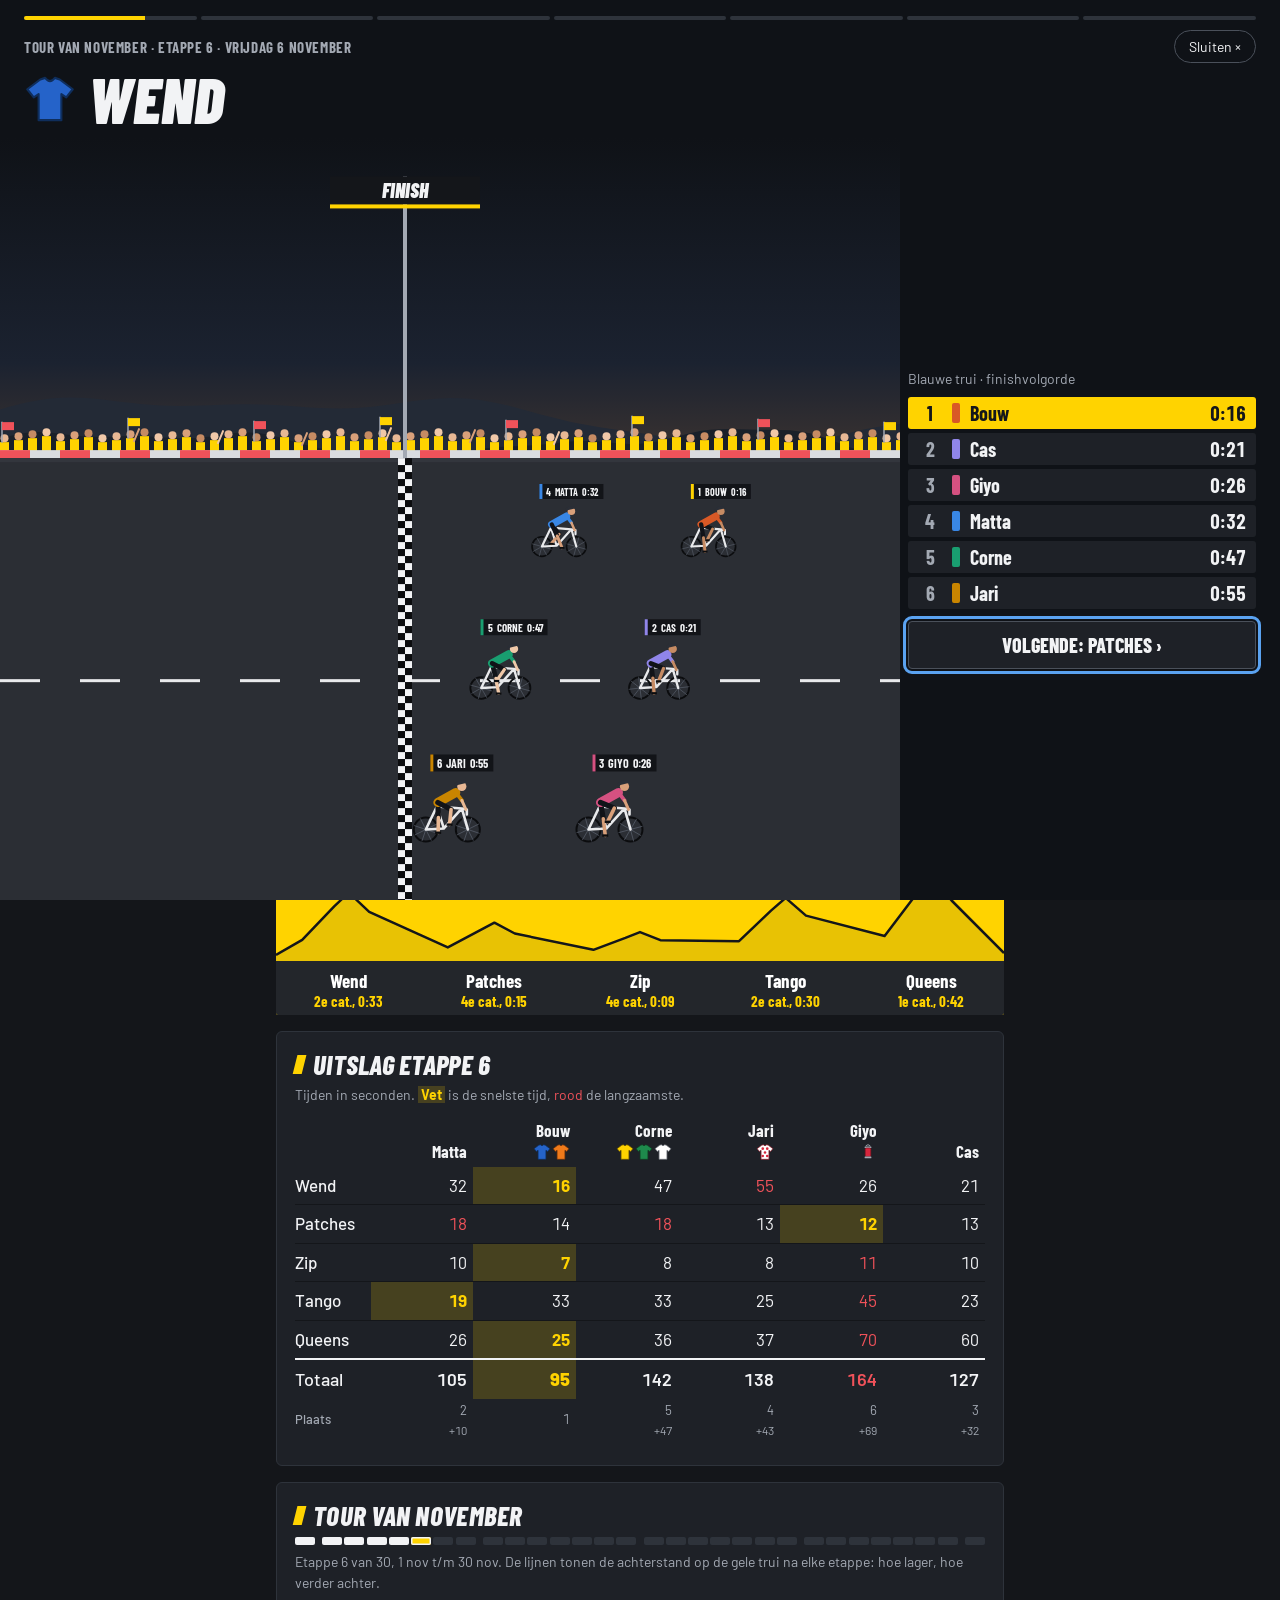
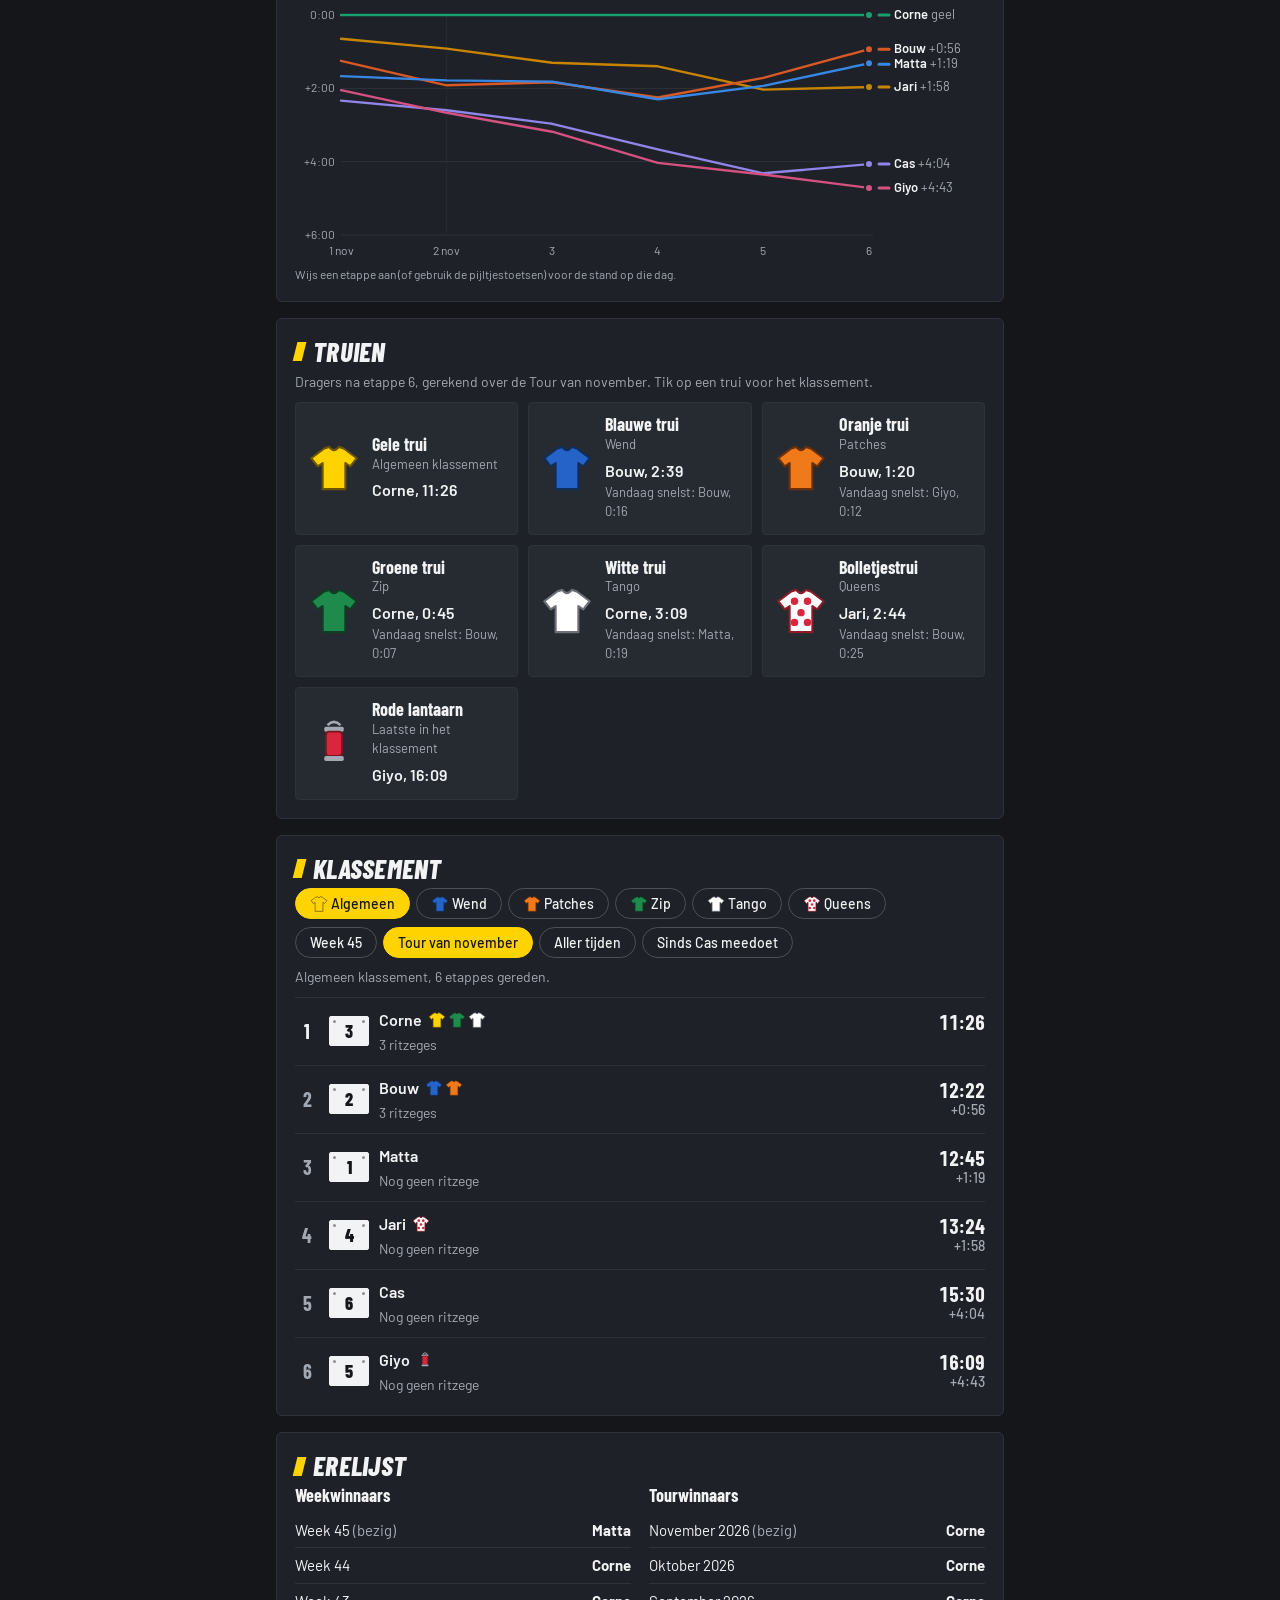
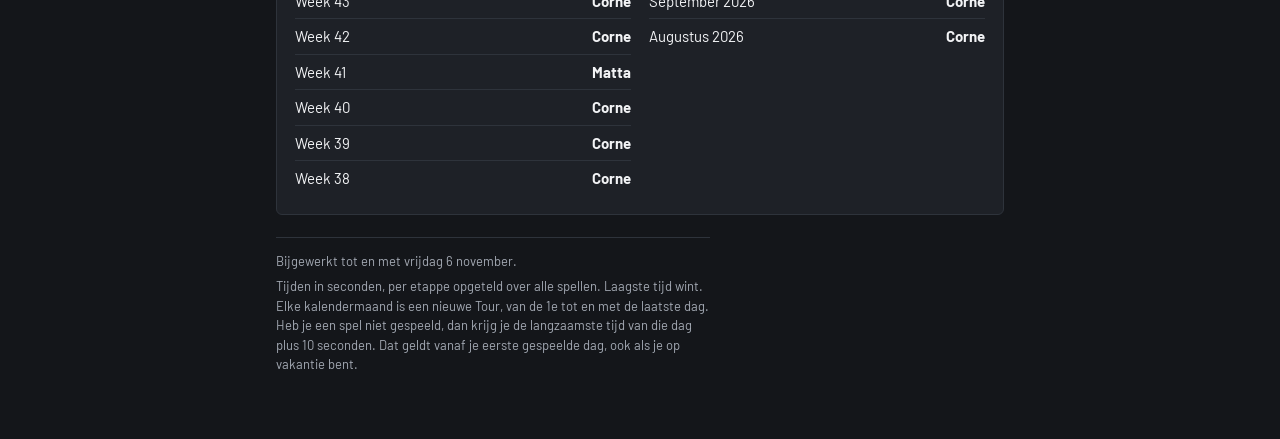
==== commit 3ac0792e: "Huldiging met fietsertjes en podium op het dashboard Per spel komen alle renners met hun tijd over d" ====
--- a/site/index.html
+++ b/site/index.html
@@ -39,8 +39,8 @@
 
   <div id="tourView">
     <div class="hero" id="hero"></div>
+    <section id="uitslag"></section>
     <section id="tourSectie"></section>
-    <section id="uitslag"></section>
     <section id="truien"></section>
     <section id="klassement"></section>
     <section id="erelijst"></section>
@@ -86,7 +86,9 @@
 </dialog>
 
 <script src="config.js?v=dev"></script>
+<script src="fiets.js?v=dev"></script>
 <script src="peloton.js?v=dev"></script>
+<script src="huldiging.js?v=dev"></script>
 <script src="app.js?v=dev"></script>
 <script src="invoer.js?v=dev"></script>
 </body>
--- a/site/style.css
+++ b/site/style.css
@@ -254,3 +254,70 @@
   #klassement .renner{animation:inrij .4s both;animation-delay:calc(var(--i,0) * 45ms)}
   .trui{transition:transform .2s,border-color .2s}
 }
+
+/* ===== podium op de plek van het oude winnaarsscherm ===== */
+.hero-kopregel{display:flex;justify-content:space-between;align-items:center;gap:10px;flex-wrap:wrap}
+.huld-knop{font:800 16px/1 var(--cond);text-transform:uppercase;padding:7px 14px;border:0;border-radius:20px;background:var(--inkt);color:var(--geel);cursor:pointer}
+.huld-knop:hover{background:#000}
+.podium{display:grid;grid-template-columns:repeat(3,minmax(0,1fr));align-items:end;gap:6px;max-width:460px;margin:16px auto 14px}
+.pod{display:flex;flex-direction:column;align-items:center;text-align:center;min-width:0}
+.pod-naam{font:900 italic clamp(20px,5vw,30px)/1 var(--cond);color:var(--inkt);text-transform:uppercase;max-width:100%;overflow:hidden;text-overflow:ellipsis;white-space:nowrap}
+.pod-tijd{font:700 15px/1.3 var(--cond);font-variant-numeric:tabular-nums;margin-bottom:5px}
+.pod-blok{width:100%;background:var(--inkt);color:var(--geel);font:900 italic 34px/1 var(--cond);display:flex;align-items:flex-start;justify-content:center;padding-top:8px;border-radius:2px 2px 0 0}
+.pod.p1 .pod-blok{height:86px}.pod.p2 .pod-blok{height:62px;color:#C9CED6}.pod.p3 .pod-blok{height:44px;color:#C98A4B}
+.pod.p1 .pod-naam{font-size:clamp(24px,6.4vw,38px)}
+
+/* ===== huldiging over het hele scherm ===== */
+body.huld-open{overflow:hidden}
+.huld{position:fixed;inset:0;z-index:50;background:#0F1217;color:var(--asfalt);display:grid;grid-template-columns:minmax(0,1fr);grid-template-rows:auto minmax(0,1fr) auto;overflow:hidden}
+.huld:focus{outline:0}
+.huld-boven{padding:12px 16px 6px}
+.huld-balk{display:flex;gap:4px;margin-bottom:10px}
+.huld-balk i{flex:1;height:4px;background:#2E333B;border-radius:2px;overflow:hidden}
+.huld-balk b{display:block;height:100%;width:0;background:var(--geel)}
+.huld-kopregel{display:flex;justify-content:space-between;align-items:center;gap:12px}
+.huld-kop{margin:0;min-width:0;font:700 15px/1.2 var(--cond);color:var(--sub);text-transform:uppercase;letter-spacing:.04em}
+.huld-sluit{flex:none;border:1.5px solid #4A505A;background:transparent;border-radius:20px;padding:5px 14px;cursor:pointer;font-size:14px}
+.huld-sluit:hover{border-color:var(--geel)}
+.huld-titel{font:900 italic clamp(34px,7vw,64px)/.95 var(--cond);text-transform:uppercase;margin:6px 0 0;display:flex;align-items:center;gap:12px}
+.huld-titel svg{flex:none;width:clamp(36px,6vw,52px);height:auto}
+.rood{color:var(--rood)}
+.huld-baan{position:relative;min-height:0;cursor:pointer}
+.huld-baan canvas{display:block;width:100%;height:100%}
+.huld-paneel{padding:10px 16px 16px;display:flex;flex-direction:column;gap:12px}
+.huld-inhoud{min-height:200px}
+.huld-verder{align-self:stretch;font:800 20px/1 var(--cond);text-transform:uppercase;padding:13px 18px;border:1.5px solid #4A505A;border-radius:4px;background:var(--wit);color:var(--asfalt);cursor:pointer;transition:background .2s,color .2s,border-color .2s}
+.huld-verder.klaar,.huld-verder:hover{background:var(--geel);border-color:var(--geel);color:var(--inkt)}
+.huld-sub{color:var(--sub);font-size:14px;margin:0 0 8px}
+.huld-lijst{list-style:none;margin:0;padding:0;display:grid;gap:4px}
+.huld-lijst li{display:grid;grid-template-columns:24px 8px minmax(0,1fr) auto;gap:10px;align-items:center;padding:5px 10px;background:var(--wit);border-radius:3px;font:700 20px/1.1 var(--cond)}
+.huld-lijst li i{width:8px;height:20px;border-radius:2px}
+.huld-lijst .pos{color:var(--sub);text-align:center}
+.huld-lijst .nm{overflow:hidden;text-overflow:ellipsis;white-space:nowrap}
+.huld-lijst .nm small{font:600 13px Barlow,sans-serif;margin-left:4px}
+.huld-lijst b{font-variant-numeric:tabular-nums}
+.huld-lijst b.straf{font:italic 500 14px Barlow,sans-serif;color:var(--sub)}
+.huld-lijst li.een{background:var(--geel);color:var(--inkt)}
+.huld-lijst li.een .pos{color:var(--inkt)}
+.huld-lantaarn{display:flex;gap:16px;align-items:flex-start}
+.huld-groot{font:900 italic clamp(34px,7vw,52px)/1 var(--cond);text-transform:uppercase;margin:0 0 4px}
+.huld-grap{font-size:18px;max-width:36ch;margin:10px 0 0}
+.huld-slot{font:800 italic 24px/1.1 var(--cond);text-transform:uppercase;color:var(--geel);margin:12px 0 0}
+.huld [data-a]{opacity:0}
+.huld [data-a].in{opacity:1}
+@media (prefers-reduced-motion:no-preference){
+  .huld [data-a]{transform:translateY(10px);transition:opacity .25s,transform .4s cubic-bezier(.2,.9,.25,1.2)}
+  .huld li[data-a]{transform:translateX(28px)}
+  .huld [data-a].in{transform:none}
+  .huld-verder.klaar{animation:tik 1.6s ease-in-out infinite}
+  @keyframes tik{50%{box-shadow:0 0 0 6px rgba(255,211,0,.25)}}
+  .huld-knop span{display:inline-block;transition:transform .2s}
+  .huld-knop:hover span{transform:scale(1.25)}
+  .pod{animation:inrij .5s cubic-bezier(.2,.9,.25,1.2) both}
+  .pod.p1{animation-delay:.25s}.pod.p3{animation-delay:.12s}
+}
+@media (min-width:900px){
+  .huld{grid-template-columns:minmax(0,1fr) 380px;grid-template-rows:auto minmax(0,1fr)}
+  .huld-boven{grid-column:1/-1;padding:16px 24px 8px}
+  .huld-paneel{grid-row:2;grid-column:2;align-self:center;padding:16px 24px 16px 8px}
+}
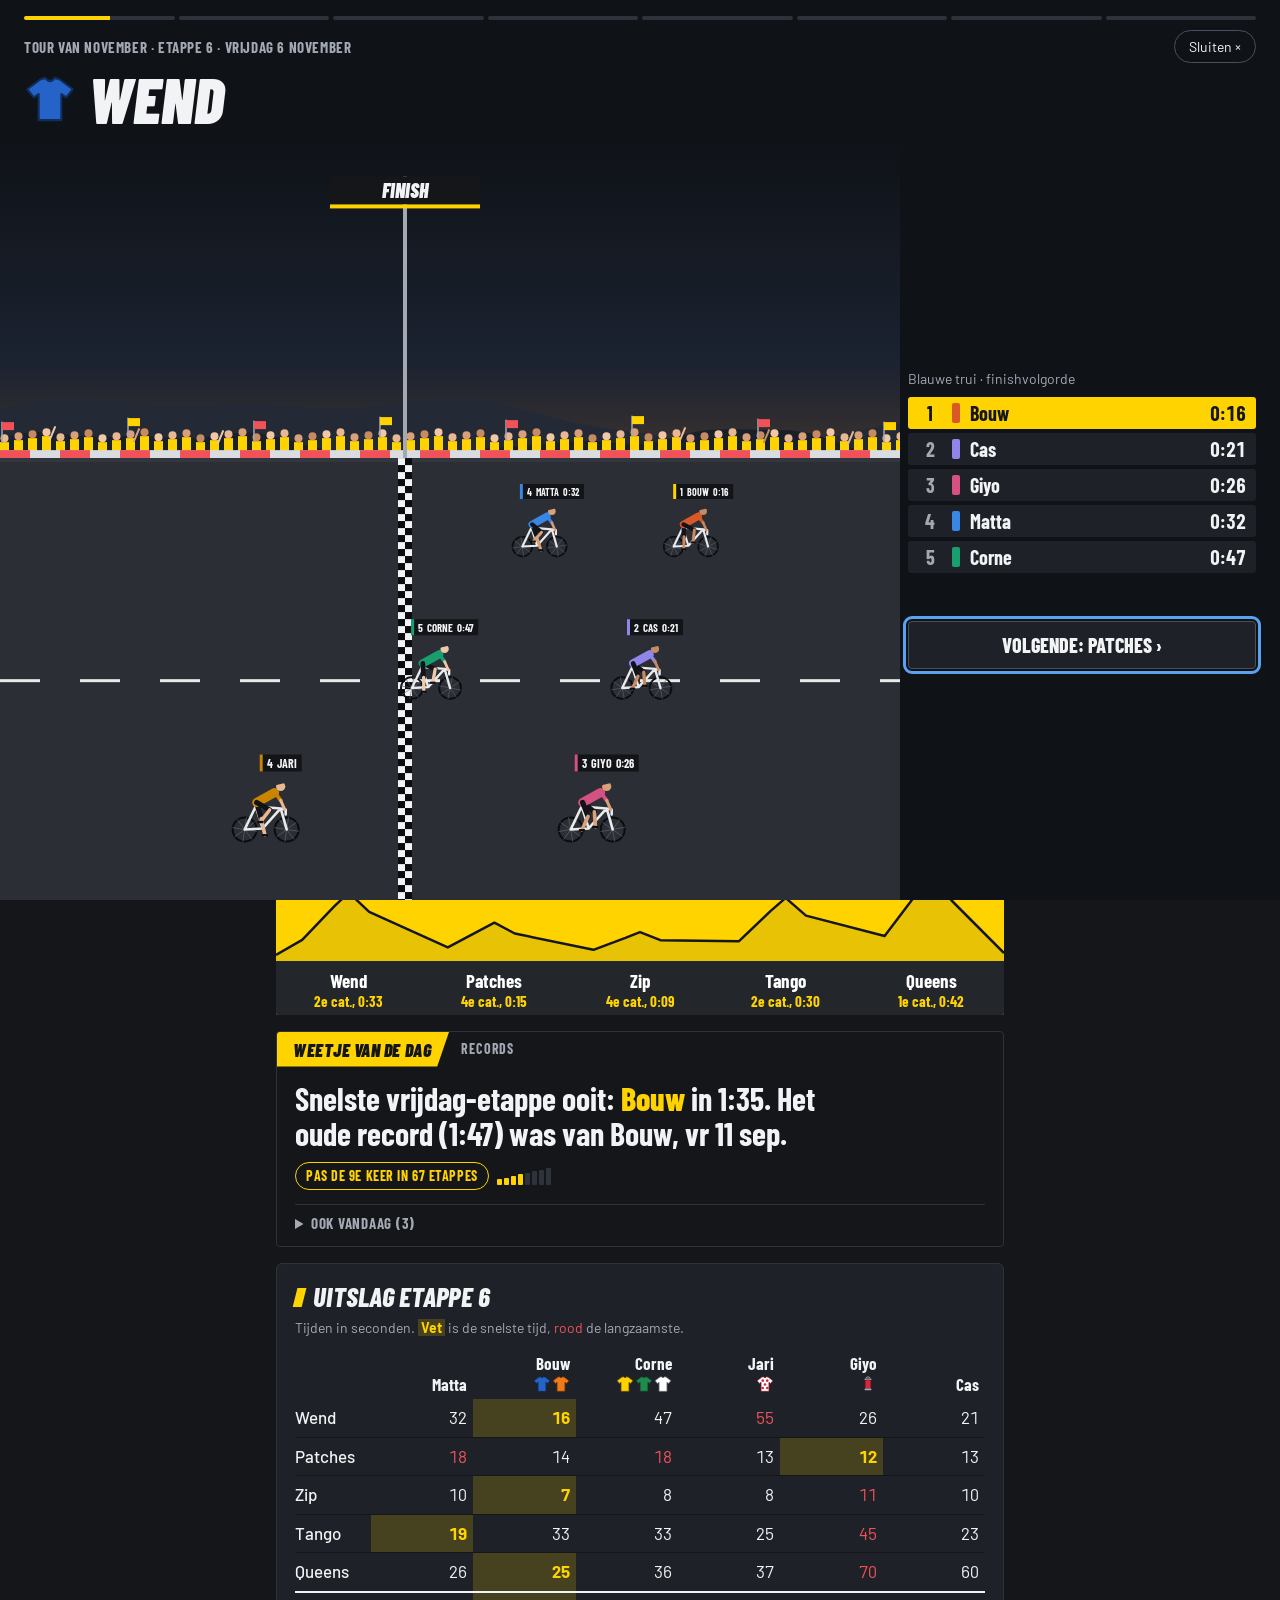
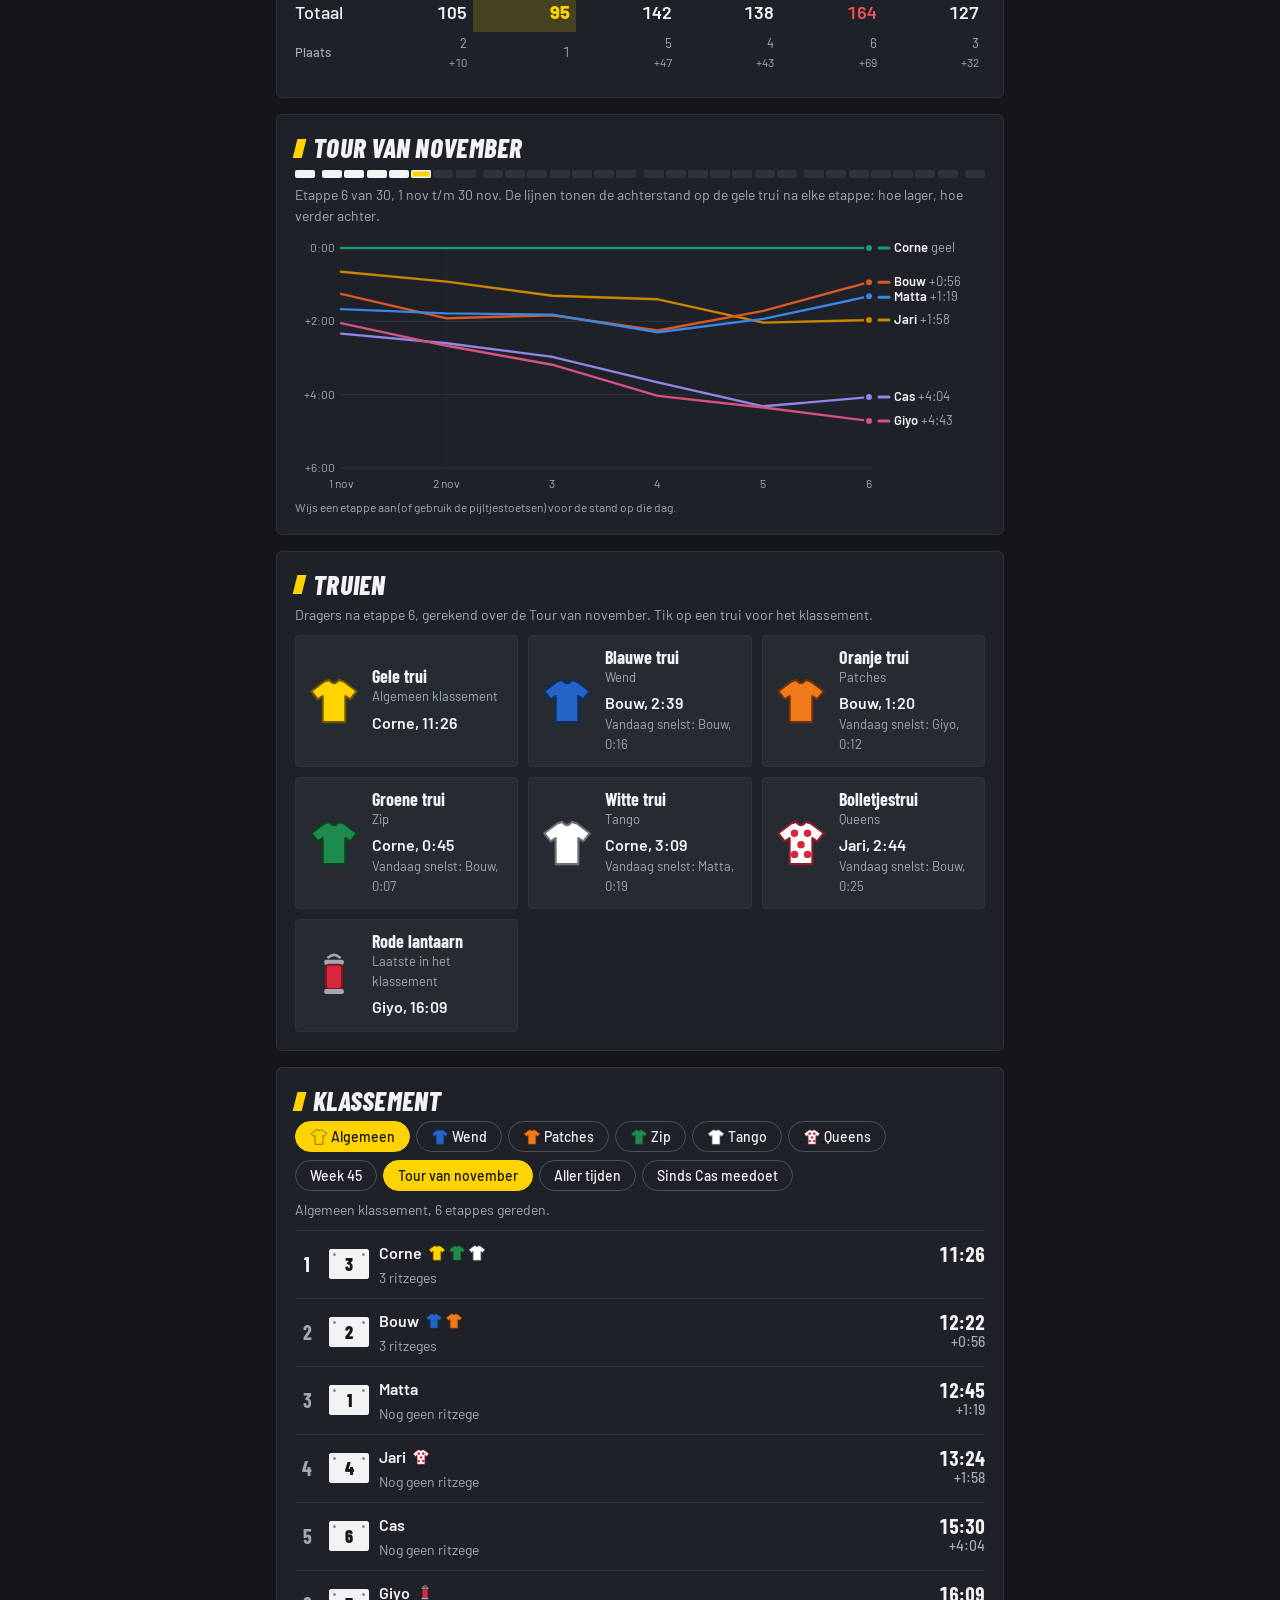
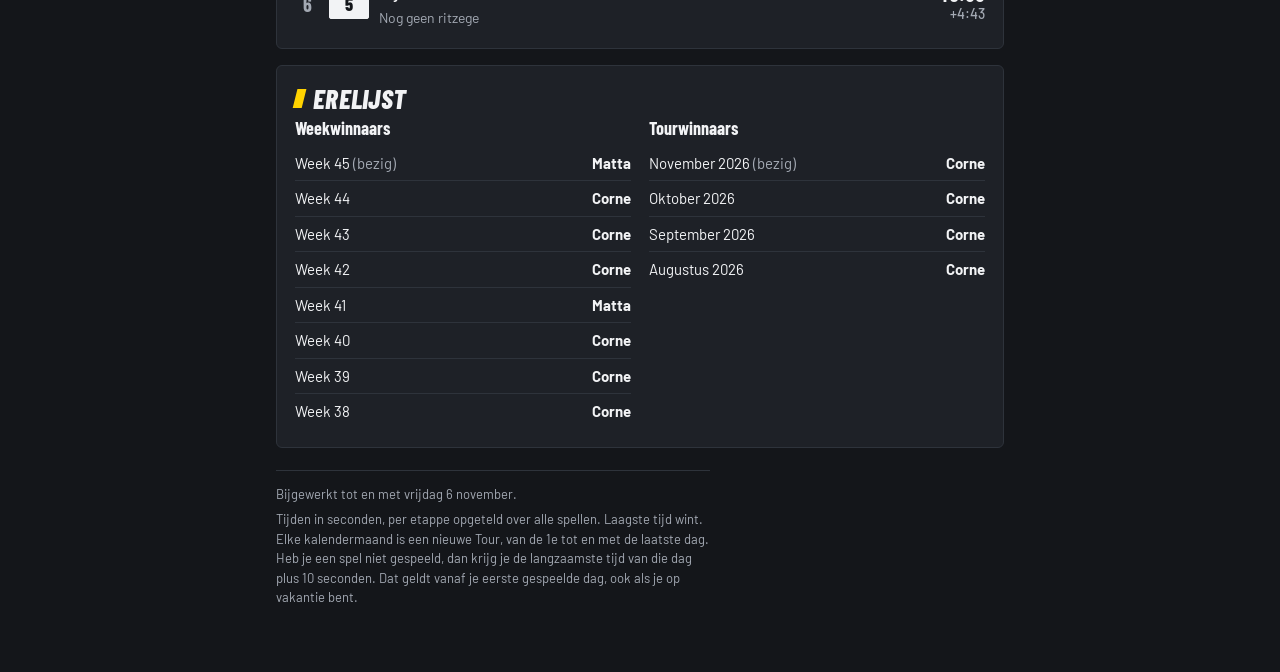
==== commit b3f53383: "Persoonlijke statistieken en weetje van de dag in het dashboard - Statistieken krijgt de tabbladen I" ====
--- a/site/index.html
+++ b/site/index.html
@@ -39,6 +39,7 @@
 
   <div id="tourView">
     <div class="hero" id="hero"></div>
+    <div id="weetje"></div>
     <section id="uitslag"></section>
     <section id="tourSectie"></section>
     <section id="truien"></section>
@@ -47,6 +48,14 @@
   </div>
 
   <div id="statView" hidden>
+    <div class="tabs vm-sub" id="statSub" role="group" aria-label="Kies onderdeel">
+      <button data-sub="ik" aria-pressed="true">Ik</button>
+      <button data-sub="peloton" aria-pressed="false">Peloton</button>
+    </div>
+    <div id="statIk"></div>
+    <div id="statPeloton" hidden>
+    <section id="p-vorm"></section>
+    <section id="p-kal"></section>
     <div class="tabs" id="statFilter" role="group" aria-label="Kies speler"></div>
     <section id="s-records"></section>
     <section id="s-weekdag"></section>
@@ -54,6 +63,7 @@
     <section id="s-onderling"></section>
     <section id="s-verloop"></section>
     <section id="s-opvallend"></section>
+    </div>
   </div>
 
   </div>
@@ -89,6 +99,7 @@
 <script src="fiets.js?v=dev"></script>
 <script src="peloton.js?v=dev"></script>
 <script src="huldiging.js?v=dev"></script>
+<script src="statistiek.js?v=dev"></script>
 <script src="app.js?v=dev"></script>
 <script src="invoer.js?v=dev"></script>
 </body>
--- a/site/style.css
+++ b/site/style.css
@@ -321,3 +321,122 @@
   .huld-boven{grid-column:1/-1;padding:16px 24px 8px}
   .huld-paneel{grid-row:2;grid-column:2;align-self:center;padding:16px 24px 16px 8px}
 }
+
+/* ===== persoonlijke statistieken (statistiek.js), vormranglijst, puzzelkalender en weetje van de dag ===== */
+:root{--vm-oranje:#F08A3C}
+.vm-sub{margin:0 0 10px}
+.vm-sub button{font:800 italic 18px/1 var(--cond);text-transform:uppercase;padding:7px 18px;border-radius:4px}
+.vm-onthoud{color:var(--sub);font-size:13px;margin:0 0 10px}
+.tabs .vm-sw{width:10px;height:10px;border-radius:50%;display:inline-block;margin-right:6px}
+.vm-s{color:var(--sub);font-size:13px}
+.vm-op{color:var(--blauw)} .vm-neer{color:var(--vm-oranje)}
+.vm-hero{background:var(--geel);color:var(--inkt);border-radius:3px;overflow:hidden}
+.vm-hero-in{display:grid;grid-template-columns:minmax(0,1fr) minmax(0,260px);gap:6px 18px;padding:16px 20px 18px;align-items:center}
+.vm-eyebrow{font:700 15px/1.1 var(--cond);letter-spacing:.06em;text-transform:uppercase;margin:0;color:var(--geel-d)}
+.vm-naam{font:900 italic clamp(44px,10vw,76px)/.9 var(--cond);text-transform:uppercase;margin:6px 0 4px}
+.vm-watt{font:800 clamp(40px,9vw,60px)/1 var(--cond);font-variant-numeric:tabular-nums}
+.vm-watt small{font-size:.5em;margin-left:3px}
+.vm-delta{font-weight:600;font-size:15px;margin:4px 0 0}
+.vm-delta b{font-weight:700}
+.vm-rang{font-size:14px;margin:6px 0 0;color:var(--geel-d)}
+.vm-meter{width:100%;height:auto;display:block}
+.vm-uitleg-knop{display:inline-flex;align-items:center;gap:6px;margin-top:10px;background:none;border:1.5px solid var(--inkt);color:var(--inkt);border-radius:20px;padding:3px 12px 3px 4px;font:600 14px/1.4 Barlow,sans-serif;cursor:pointer}
+.vm-uitleg-knop:hover{background:rgba(20,22,26,.1)}
+.vm-uitleg-knop .i{width:20px;height:20px;border-radius:50%;background:var(--inkt);color:var(--geel);display:inline-flex;align-items:center;justify-content:center;font:800 italic 14px/1 var(--cond)}
+.vm-watt-uitleg{background:var(--inkt);color:var(--asfalt);margin:0 20px 18px;padding:14px 16px;border-radius:4px;font-size:14px}
+.vm-watt-uitleg h3{font:800 italic 20px/1.1 var(--cond);text-transform:uppercase;color:var(--geel);margin:0 0 8px}
+.vm-watt-uitleg ul{margin:0;padding-left:18px;display:grid;gap:5px}
+.vm-watt-uitleg b{color:var(--geel);font-weight:600}
+.vm-vb{margin:10px 0 0;padding-top:10px;border-top:1px solid var(--lijn);color:var(--sub)}
+.vm-vb b{color:var(--asfalt)!important}
+.vm-spellen{display:grid;grid-template-columns:repeat(5,minmax(0,1fr));gap:8px;margin-top:12px}
+.vm-spelkaart{background:var(--wit);border:1px solid var(--lijn);border-radius:4px;padding:10px 10px 6px;min-width:0;cursor:pointer;text-align:left}
+.vm-spelkaart:hover,.vm-spelkaart[aria-pressed="true"]{border-color:var(--geel)}
+.vm-sk-kop{display:flex;align-items:center;gap:5px;font:700 16px/1 var(--cond);text-transform:uppercase}
+.vm-sk-w{font:800 26px/1.1 var(--cond);font-variant-numeric:tabular-nums;margin-top:6px}
+.vm-sk-w small{font-size:14px;color:var(--sub);margin-left:2px}
+.vm-sk-d{font-size:12px;color:var(--sub);white-space:nowrap}
+.vm-spark{display:block;width:100%;height:30px;margin-top:4px}
+.vm-grafiek{position:relative}
+.vm-grafiek svg{display:block;touch-action:pan-y;max-width:100%}
+.vm-grafiek text{font:12px Barlow,sans-serif;fill:var(--sub)}
+.vm-grafiek text.vm-rijlabel{font:700 16px var(--cond);fill:var(--asfalt)}
+.vm-legenda{display:flex;flex-wrap:wrap;gap:6px 14px;font-size:13px;margin:8px 0 2px;color:var(--sub)}
+.vm-legenda span{display:inline-flex;align-items:center;gap:6px}
+.vm-legenda i{display:inline-block;width:12px;height:12px;border-radius:50%}
+.vm-legenda i.lijn{width:18px;height:3px;border-radius:2px}
+.vm-legenda i.ring{background:transparent;border:2px solid var(--rood)}
+.vm-tip{position:fixed;z-index:60;pointer-events:none;background:#0B0C0E;border:1px solid var(--lijn);border-radius:4px;padding:8px 10px;font-size:13px;line-height:1.4;max-width:240px;box-shadow:0 6px 20px rgba(0,0,0,.5)}
+.vm-tip b{font-weight:600}
+.vm-tip .t-k{font:700 15px/1.1 var(--cond);text-transform:uppercase;color:var(--geel);display:block;margin-bottom:2px}
+.vm-tip .t-s{color:var(--sub)}
+.vm-tbl{width:100%;min-width:480px;border-collapse:separate;border-spacing:3px;table-layout:fixed;font-size:13px;font-variant-numeric:tabular-nums}
+.vm-tbl th{font:700 15px/1.1 var(--cond);padding:4px 2px;text-align:center}
+.vm-tbl td{padding:7px 2px;text-align:center;border-radius:3px;background:var(--wit-2)}
+.vm-tbl td:first-child,.vm-tbl th:first-child{text-align:left;width:76px;font-weight:600;background:none;padding-left:0}
+.vm-tbl td .pijl{display:block;font-size:11px;line-height:1.1}
+.vm-tbl tr.som td{font-weight:700}
+.vm-tbl tr.som td:first-child{color:var(--geel)}
+.vm-tbl td.ster{box-shadow:inset 0 0 0 2px var(--geel)}
+.vm-tbl td.leeg{color:var(--sub);background:transparent}
+.vm-schaal{display:flex;align-items:center;gap:8px;font-size:12px;color:var(--sub);margin:4px 0 6px;flex-wrap:wrap}
+.vm-schaal .balk{width:150px;height:10px;border-radius:5px;background:linear-gradient(90deg,color-mix(in srgb,var(--vm-oranje) 55%,var(--wit-2)),var(--wit-2),color-mix(in srgb,var(--blauw) 55%,var(--wit-2)))}
+.vm-h3{font:700 18px/1.1 var(--cond);text-transform:uppercase;margin:14px 0 4px}
+.vm-lijst{list-style:none;margin:0 0 8px;padding:0}
+.vm-lijst li{display:grid;grid-template-columns:22px minmax(0,1fr) auto;gap:10px;align-items:baseline;padding:8px 0;border-top:1px solid var(--lijn);font-size:14px}
+.vm-lijst li:first-child{border-top:0}
+.vm-lijst .pos{font:700 18px/1 var(--cond);color:var(--sub)}
+.vm-lijst .w{font:800 20px/1 var(--cond);font-variant-numeric:tabular-nums;color:var(--geel)}
+.vm-tegels{display:grid;grid-template-columns:repeat(auto-fit,minmax(150px,1fr));gap:8px;margin-bottom:8px}
+.vm-tegel{background:var(--wit-2);border-radius:4px;padding:10px 12px}
+.vm-tegel b{display:block;font:800 26px/1.05 var(--cond);font-variant-numeric:tabular-nums}
+.vm-tegel span{font-size:13px;color:var(--sub)}
+.vm-feit{padding:9px 0;border-top:1px solid var(--lijn);font-size:15px;display:grid;grid-template-columns:26px minmax(0,1fr);gap:8px}
+.vm-feit:first-of-type{border-top:0}
+.vm-feit .ic{font:800 18px/1.3 var(--cond);color:var(--geel)}
+.vm-feit b{font-weight:600}
+.vm-vorm-rij{display:grid;grid-template-columns:22px 40px minmax(0,1fr) 110px 74px;gap:10px;align-items:center;padding:8px 0;border-top:1px solid var(--lijn)}
+.vm-vorm-rij:first-of-type{border-top:0}
+.vm-vorm-rij .pos{font:700 20px/1 var(--cond);color:var(--sub);text-align:center}
+.vm-vorm-rij .nm{font-weight:600;min-width:0}
+.vm-vorm-rij .nm small{display:block;color:var(--sub);font-weight:400;font-size:12px}
+.vm-vorm-rij .w{font:800 22px/1 var(--cond);text-align:right;font-variant-numeric:tabular-nums}
+.vm-vorm-rij .w small{display:block;font:500 12px/1.4 Barlow,sans-serif}
+.vm-vorm-rij .vm-spark{width:110px;height:28px;margin:0}
+.vm-kal{border-spacing:3px;border-collapse:separate;font-size:11px;font-variant-numeric:tabular-nums}
+.vm-kal th{font:700 14px/1 var(--cond);color:var(--sub);padding:2px 0;width:60px}
+.vm-kal th.wk{width:44px;text-align:left;font:500 11px/1 Barlow,sans-serif}
+.vm-kal td{height:30px;text-align:center;border-radius:3px;color:var(--inkt);font-weight:600}
+.vm-kal td.x{background:transparent}
+/* weetje van de dag op de Tour-pagina */
+#weetje:empty{display:none}
+.vm-weetje{background:var(--inkt);border:1px solid var(--lijn);border-radius:4px;overflow:hidden;margin-top:16px}
+.vm-w-band{display:flex;align-items:stretch;flex-wrap:wrap}
+.vm-w-label{background:var(--geel);color:var(--inkt);font:900 italic 18px/1 var(--cond);text-transform:uppercase;padding:9px 18px 8px 16px;clip-path:polygon(0 0,100% 0,calc(100% - 12px) 100%,0 100%);letter-spacing:.03em}
+.vm-w-cat{align-self:center;font:700 14px/1 var(--cond);letter-spacing:.06em;text-transform:uppercase;color:var(--sub);padding:6px 12px}
+.vm-w-tekst{font:700 clamp(22px,5vw,32px)/1.12 var(--cond);margin:14px 18px 10px;text-wrap:balance}
+.vm-w-tekst b{color:var(--geel);font-weight:800}
+.vm-w-zeld{display:flex;gap:8px;flex-wrap:wrap;align-items:center;margin:0 18px 14px}
+.vm-pill{font:700 14px/1 var(--cond);letter-spacing:.04em;text-transform:uppercase;padding:6px 10px;border-radius:20px;border:1.5px solid var(--geel);color:var(--geel)}
+.vm-pill.vol{background:var(--geel);color:var(--inkt)}
+.vm-zeldmeter{display:inline-flex;gap:2px;align-items:flex-end;height:18px}
+.vm-zeldmeter i{width:5px;background:var(--lijn);border-radius:1px}
+.vm-zeldmeter i.aan{background:var(--geel)}
+.vm-ook{margin:0 18px 12px;border-top:1px solid var(--lijn);padding-top:8px}
+.vm-ook summary{cursor:pointer;font:700 15px/1.4 var(--cond);text-transform:uppercase;letter-spacing:.05em;color:var(--sub)}
+.vm-ook .vm-feit{font-size:14px}
+.vm-ook .vm-feit:first-of-type{border-top:0}
+.huld-weetje{font:800 italic clamp(24px,5vw,36px)/1.1 var(--cond);margin:0;text-wrap:balance}
+.huld-zeld{margin:12px 0 0}
+.huld-zeld span{font:700 15px/1 var(--cond);letter-spacing:.04em;text-transform:uppercase;padding:6px 12px;border-radius:20px;background:var(--geel);color:var(--inkt);display:inline-block}
+@media (max-width:620px){
+  .vm-hero-in{grid-template-columns:1fr}
+  .vm-meter{max-width:280px}
+  .vm-spellen{grid-template-columns:repeat(3,minmax(0,1fr))}
+  .vm-vorm-rij{grid-template-columns:22px 40px minmax(0,1fr) 70px}
+  .vm-vorm-rij .vm-spark{display:none}
+}
+@media (prefers-reduced-motion:no-preference){
+  .vm-teken{stroke-dasharray:1;stroke-dashoffset:1;animation:vmTeken 1.1s ease-out .1s forwards}
+  @keyframes vmTeken{to{stroke-dashoffset:0}}
+}
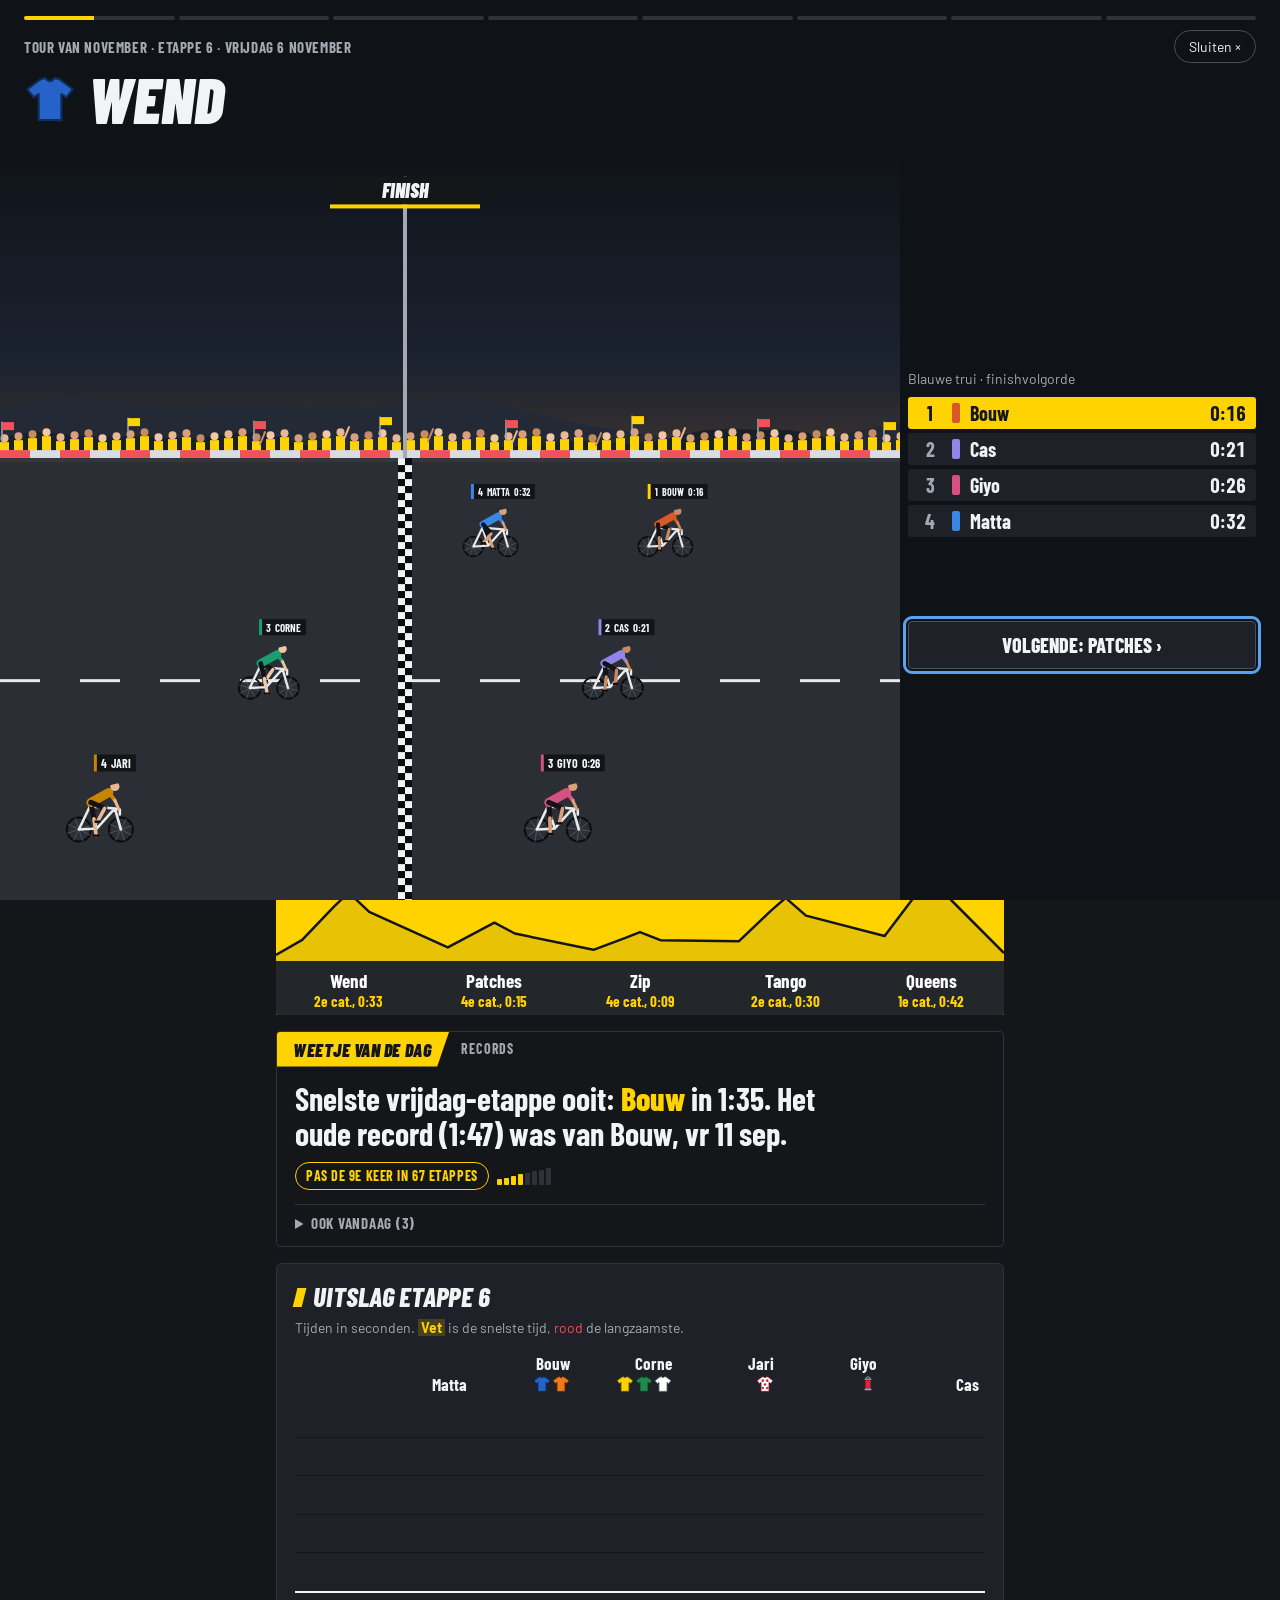
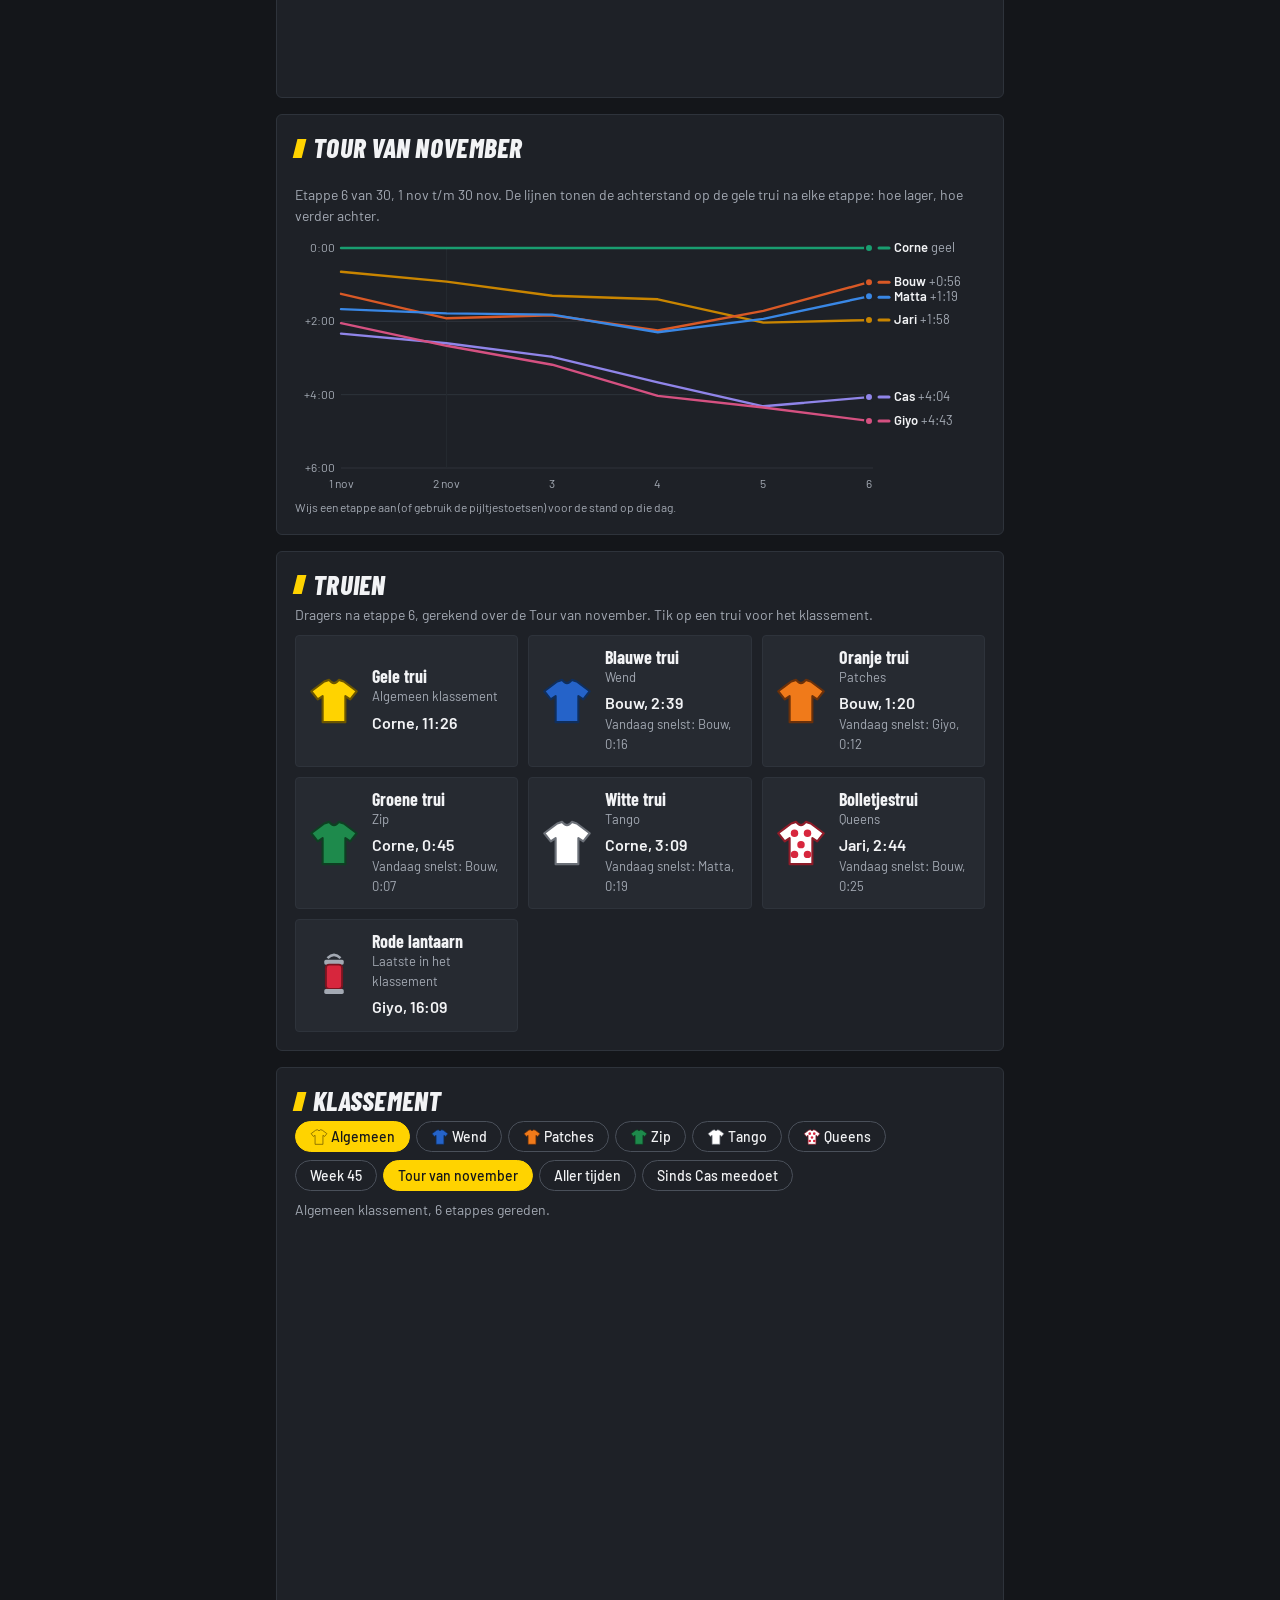
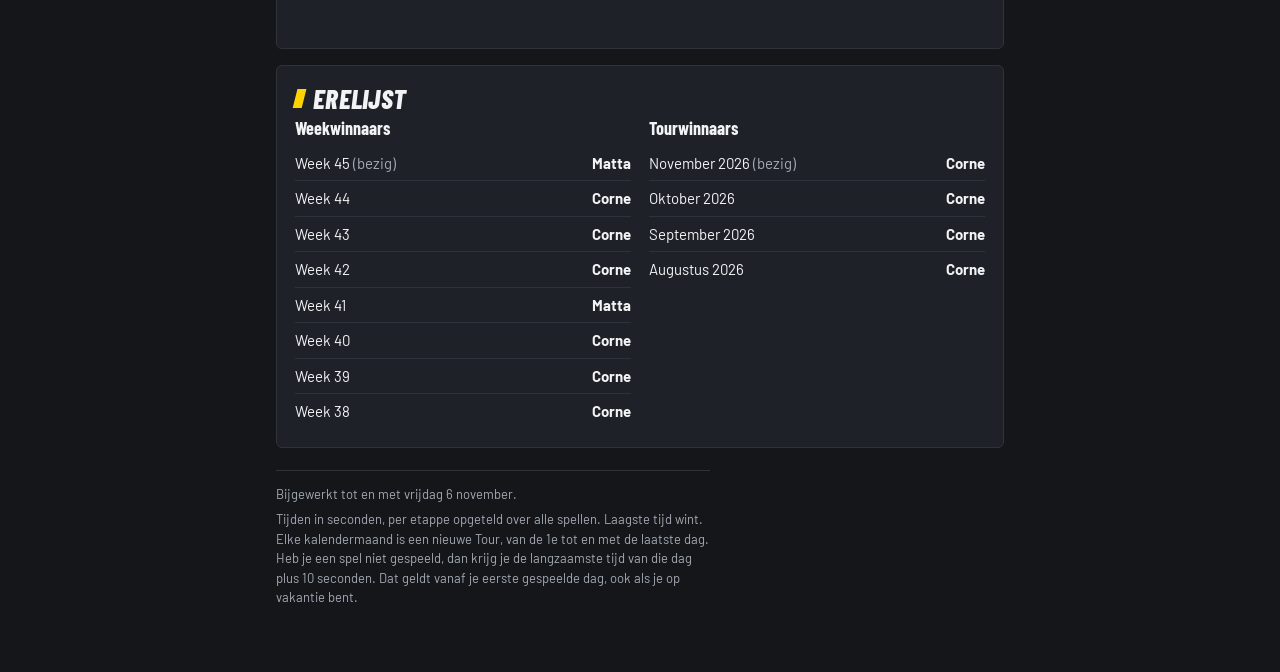
==== commit c824034e: "Tabblad Trainen met Kronen: zelf spelen, hints en analyse achteraf Eigen trainingsversie van het kro" ====
--- a/site/index.html
+++ b/site/index.html
@@ -34,6 +34,7 @@
   <div class="tabs views" role="group" aria-label="Kies weergave">
     <button data-view="tour" aria-pressed="true">Tour</button>
     <button data-view="stats" aria-pressed="false">Statistieken</button>
+    <button data-view="spelen" aria-pressed="false">Trainen</button>
     <button type="button" id="invoerKnop" class="invoer-knop" hidden>+ Scores invoeren</button>
   </div>
 
@@ -65,6 +66,8 @@
     <section id="s-opvallend"></section>
     </div>
   </div>
+
+  <div id="speelView" hidden></div>
 
   </div>
 
@@ -100,6 +103,8 @@
 <script src="peloton.js?v=dev"></script>
 <script src="huldiging.js?v=dev"></script>
 <script src="statistiek.js?v=dev"></script>
+<script src="kronen-logica.js?v=dev"></script>
+<script src="kronen.js?v=dev"></script>
 <script src="app.js?v=dev"></script>
 <script src="invoer.js?v=dev"></script>
 </body>
--- a/site/style.css
+++ b/site/style.css
@@ -440,3 +440,75 @@
   .vm-teken{stroke-dasharray:1;stroke-dashoffset:1;animation:vmTeken 1.1s ease-out .1s forwards}
   @keyframes vmTeken{to{stroke-dashoffset:0}}
 }
+
+/* ===== Kronen (trainen) ===== */
+.kr-balk{display:flex;justify-content:space-between;align-items:center;gap:12px;flex-wrap:wrap}
+.kr-klok{font:800 30px/1 var(--cond);font-variant-numeric:tabular-nums}
+.kr-soort{color:var(--sub);font-size:14px;margin:0 0 10px}
+.kr-bord{--n:7;display:grid;grid-template-columns:repeat(var(--n),1fr);grid-template-rows:repeat(var(--n),1fr);width:min(100%,480px);aspect-ratio:1;margin:0 auto;border:3px solid var(--inkt);outline:1px solid var(--lijn);border-radius:6px;overflow:hidden;background:var(--inkt);touch-action:none;user-select:none;-webkit-user-select:none}
+.kr-cel{position:relative;display:flex;align-items:center;justify-content:center;min-width:0;min-height:0;padding:0;margin:0;border:0;border-top:1px solid rgba(20,22,26,.3);border-left:1px solid rgba(20,22,26,.3);border-radius:0;color:var(--inkt);cursor:pointer;-webkit-tap-highlight-color:transparent}
+.kr-cel.rb{border-top:3px solid var(--inkt)}
+.kr-cel.rl{border-left:3px solid var(--inkt)}
+.kr-cel svg{width:58%;height:58%;fill:var(--inkt)}
+.kr-cel i{font:500 clamp(14px,4.2vw,24px)/1 Barlow,sans-serif;font-style:normal;color:rgba(20,22,26,.6)}
+.kr-cel:focus-visible{outline:3px solid var(--inkt);outline-offset:-5px}
+.kr-cel.botst{background-image:repeating-linear-gradient(45deg,rgba(200,20,40,.55) 0 5px,transparent 5px 10px)}
+.kr-cel.botst svg{fill:#A30D22}
+.kr-cel.dof{filter:brightness(.42) saturate(.6)}
+.kr-cel.basis{box-shadow:inset 0 0 0 3px rgba(20,22,26,.75)}
+.kr-cel.doel{box-shadow:inset 0 0 0 3px var(--inkt),inset 0 0 0 7px #fff;z-index:1}
+.kr-bord.klaar .kr-cel{cursor:default}
+@media (prefers-reduced-motion:no-preference){
+  .kr-cel.kroon svg{animation:kr-pop .18s ease-out}
+  @keyframes kr-pop{from{transform:scale(.4)}to{transform:scale(1)}}
+  .kr-bord:not(.kr-mini) .kr-cel.doel{animation:kr-puls 1.1s ease-in-out infinite}
+  @keyframes kr-puls{50%{box-shadow:inset 0 0 0 3px var(--inkt),inset 0 0 0 4px #fff}}
+  .kr-bord.klaar .kr-cel.kroon svg{animation:kr-feest .6s ease-out}
+  @keyframes kr-feest{40%{transform:scale(1.35) rotate(-8deg)}}
+}
+.kr-knoppen{display:flex;gap:8px;flex-wrap:wrap;justify-content:center;margin:14px 0 10px}
+.kr-knoppen button{flex:1 1 0;min-width:96px;max-width:160px;min-height:44px;border:1.5px solid var(--asfalt);background:var(--wit);border-radius:22px;padding:6px 12px;cursor:pointer;font-weight:600;font-size:15px}
+.kr-knoppen button:hover:not(:disabled){border-color:var(--geel)}
+.kr-knoppen button:disabled{opacity:.35;cursor:default}
+.kr-knoppen button.hoofd{background:var(--geel);border-color:var(--geel);color:var(--inkt);max-width:240px}
+.kr-hint{max-width:480px;margin:0 auto 12px;padding:12px 14px;border-left:4px solid var(--geel);background:var(--wit-2);border-radius:0 4px 4px 0;font-size:15px}
+.kr-actie{display:block;margin-top:6px;color:var(--geel);font-weight:600}
+.kr-auto{display:flex;gap:8px;align-items:center;justify-content:center;font-size:14px;color:var(--sub);margin-bottom:10px;cursor:pointer}
+.kr-auto input{width:18px;height:18px;accent-color:var(--geel)}
+.kr-uitleg{font-size:14px;color:var(--sub);margin-bottom:8px}
+.kr-uitleg summary{cursor:pointer;font-weight:600;color:var(--asfalt)}
+.kr-uitleg ul{margin:8px 0;padding-left:20px}
+.kr-uitleg li{margin:4px 0}
+
+.kr-tegels{display:grid;grid-template-columns:repeat(4,1fr);gap:8px;margin-bottom:12px}
+.kr-tegels div{border:1px solid var(--lijn);border-radius:4px;padding:10px 8px;min-width:0}
+.kr-tegels b{display:block;font:800 26px/1 var(--cond);font-variant-numeric:tabular-nums}
+.kr-tegels span{font-size:12px;color:var(--sub)}
+@media (max-width:480px){.kr-tegels{grid-template-columns:repeat(2,1fr)}}
+.kr-vorm{display:flex;align-items:flex-end;gap:4px;height:56px;margin:4px 0 6px}
+.kr-vorm i{flex:1 1 0;max-width:28px;background:var(--lijn);border-radius:2px 2px 0 0}
+.kr-vorm i.nu{background:var(--geel)}
+.kr-lijn{position:relative;height:30px;background:var(--wit-2);border-radius:3px;margin-top:6px;overflow:hidden}
+.kr-lijn i.vast{position:absolute;top:0;bottom:0;background:var(--rood);min-width:16px;display:flex;align-items:center;justify-content:center;font-style:normal}
+.kr-lijn i.vast b{font:800 15px/1 var(--cond);color:var(--inkt)}
+.kr-lijn u{position:absolute;top:0;bottom:0;width:2px;background:var(--asfalt);opacity:.8}
+.kr-lijn-as{display:flex;justify-content:space-between;font-size:12px;color:var(--sub);margin:2px 0 12px}
+.kr-kaart{display:grid;grid-template-columns:minmax(0,200px) minmax(0,1fr);gap:14px;align-items:start;padding:14px 0;border-top:1px solid var(--lijn)}
+@media (max-width:520px){.kr-kaart{grid-template-columns:1fr}.kr-kaart .kr-bord{max-width:260px;margin:0}}
+.kr-kaart h3{font:700 20px/1.1 var(--cond);margin:0 0 6px;display:flex;align-items:center;gap:8px}
+.kr-kaart p{margin:0 0 6px;font-size:15px}
+.kr-nr{display:inline-flex;align-items:center;justify-content:center;width:24px;height:24px;border-radius:50%;background:var(--rood);color:var(--inkt);font:800 15px/1 var(--cond)}
+.kr-deed{color:var(--sub)}
+.kr-bord.kr-mini{border-width:2px;border-radius:4px;touch-action:auto}
+.kr-bord.kr-mini .kr-cel{cursor:default}
+.kr-bord.kr-mini .kr-cel.rb{border-top-width:2px}
+.kr-bord.kr-mini .kr-cel.rl{border-left-width:2px}
+.kr-bord.kr-mini .kr-cel i{font-size:12px}
+.kr-bord.kr-mini .kr-cel.doel{box-shadow:inset 0 0 0 2px var(--inkt),inset 0 0 0 4px #fff}
+.kr-bord.kr-mini .kr-cel.basis{box-shadow:inset 0 0 0 2px rgba(20,22,26,.75)}
+.kr-tech td:first-child,.kr-tech th:first-child{text-align:left;width:auto;font-weight:600}
+.kr-tech td,.kr-tech th{padding:8px 5px;white-space:nowrap}
+.kr-tech td:first-child{white-space:normal}
+.kr-staaf{display:block;height:5px;background:var(--wit-2);border-radius:3px;margin-top:5px;min-width:70px}
+.kr-staaf i{display:block;height:100%;background:var(--geel);border-radius:3px}
+.kr-tip{border-left:4px solid var(--geel);background:var(--wit-2);padding:12px 14px;border-radius:0 4px 4px 0;font-size:15px;margin:4px 0 10px}
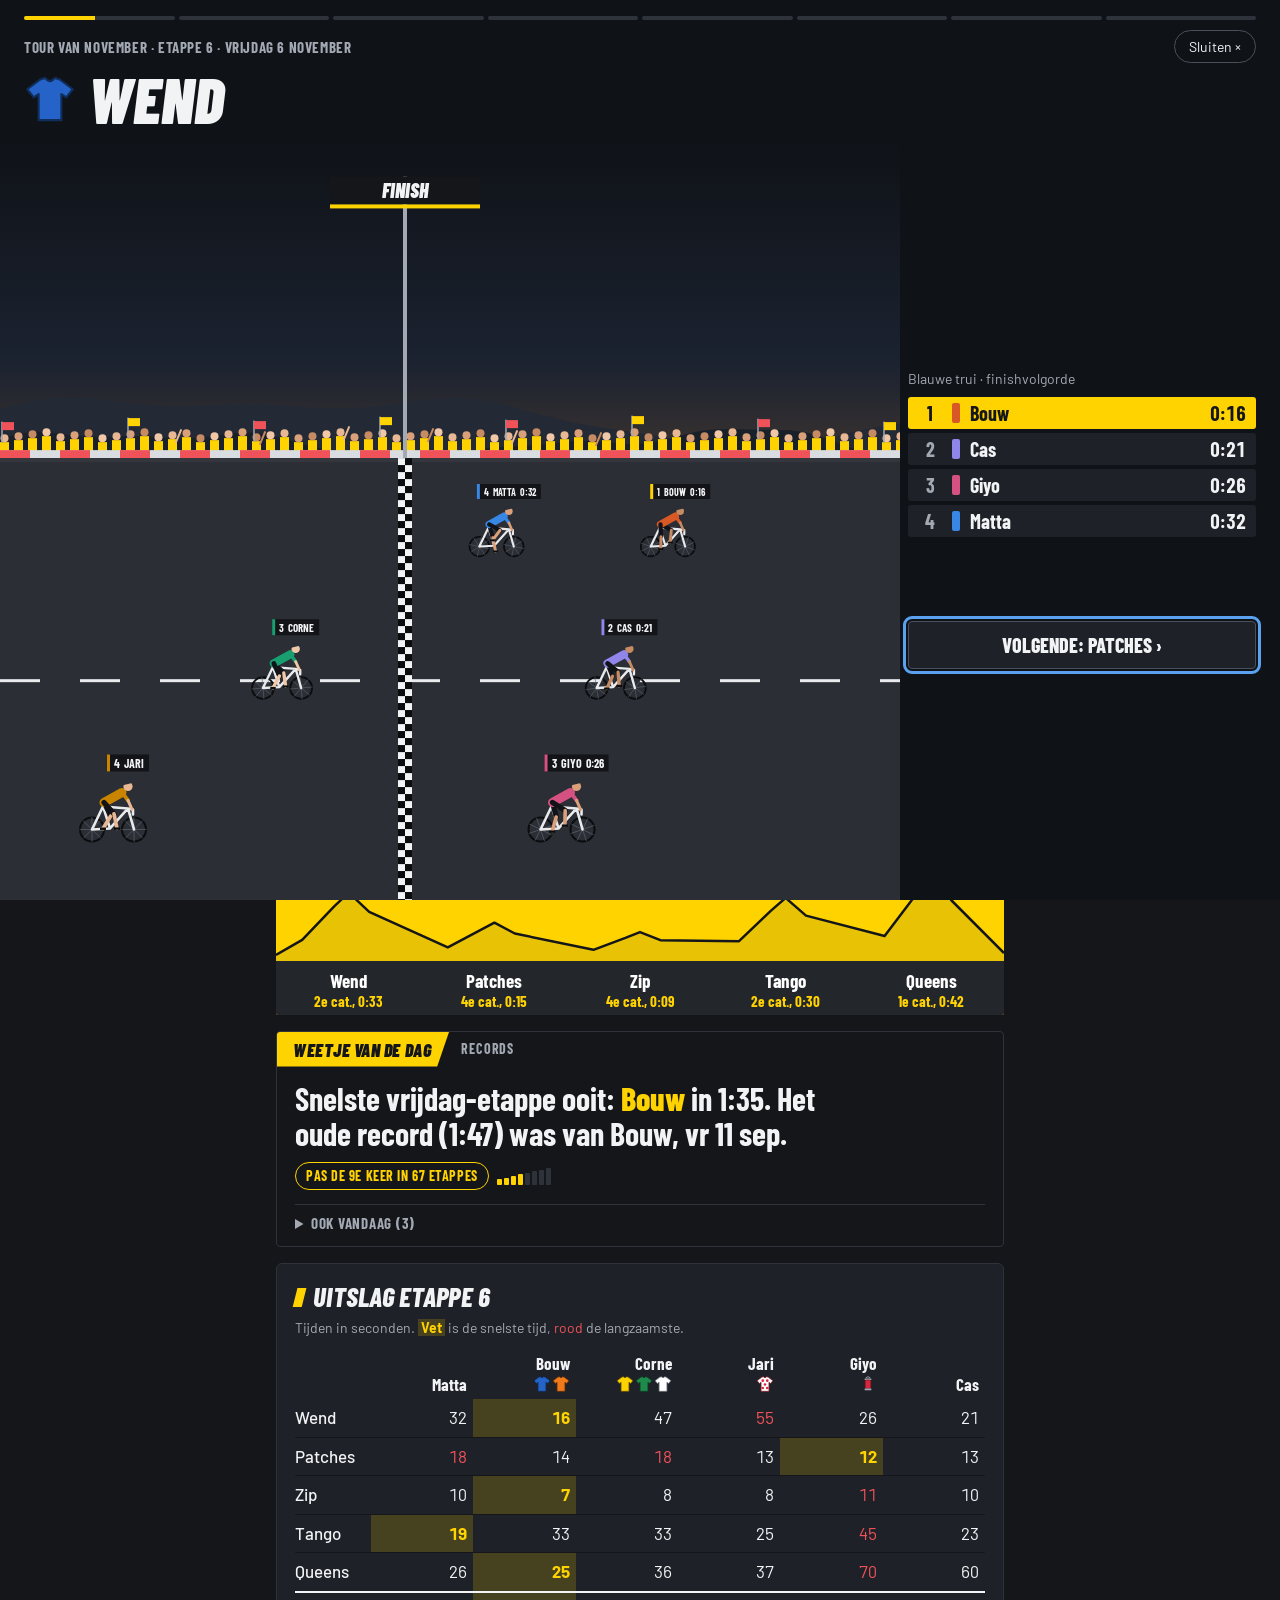
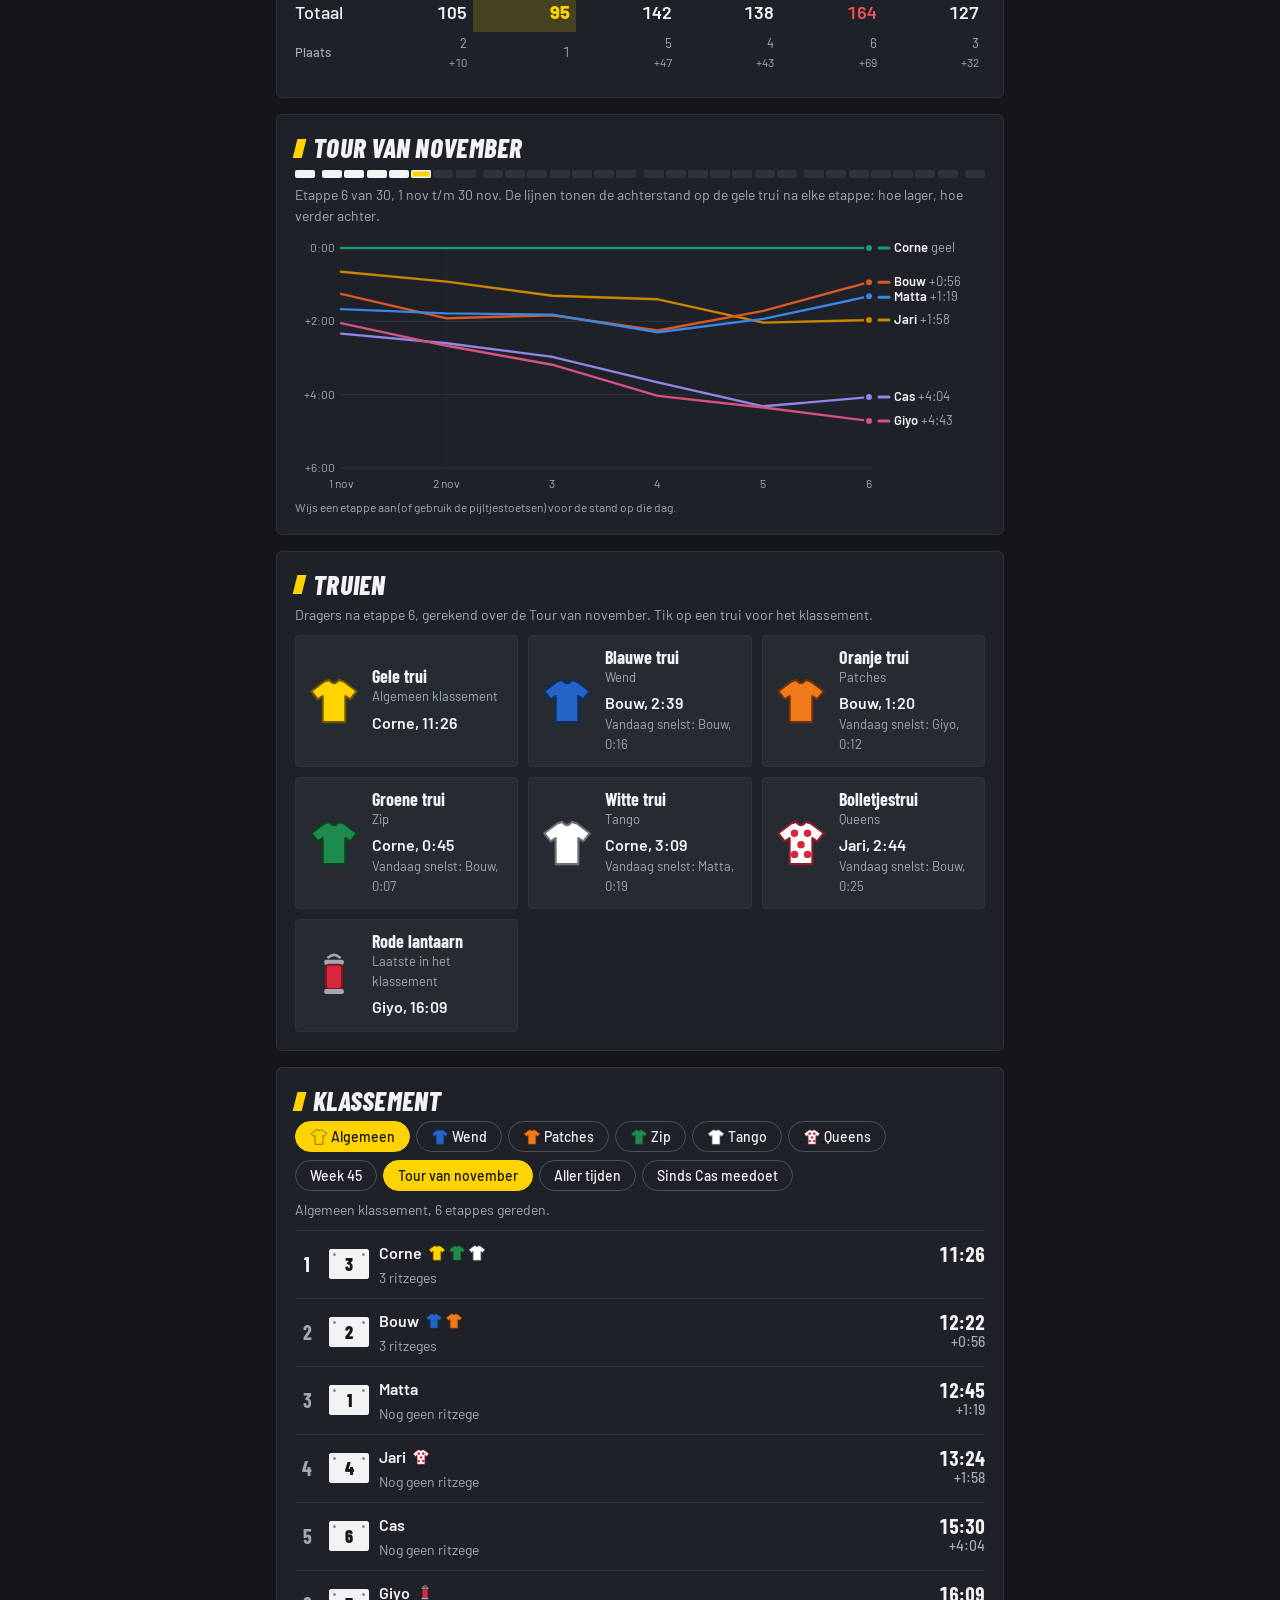
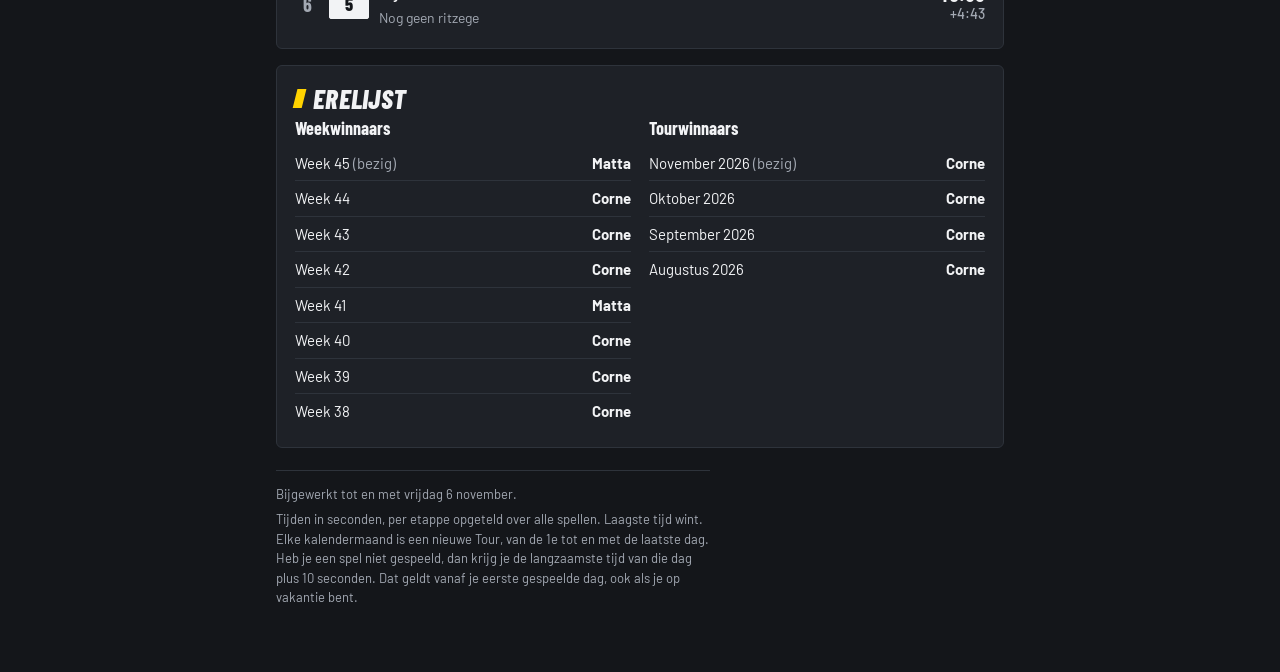
==== commit 5fdffca9: "Tango-training: zon-en-maanspel naast Queens, per weekdag opgebouwd zoals LinkedIn Nieuwe redeneermo" ====
--- a/site/index.html
+++ b/site/index.html
@@ -67,7 +67,14 @@
     </div>
   </div>
 
-  <div id="speelView" hidden></div>
+  <div id="speelView" hidden>
+    <div class="tabs vm-sub" id="speelKies" role="group" aria-label="Kies een spel">
+      <button data-spel="queens" aria-pressed="true">Queens</button>
+      <button data-spel="tango" aria-pressed="false">Tango</button>
+    </div>
+    <div id="speelQueens"></div>
+    <div id="speelTango" hidden></div>
+  </div>
 
   </div>
 
@@ -105,6 +112,9 @@
 <script src="statistiek.js?v=dev"></script>
 <script src="kronen-logica.js?v=dev"></script>
 <script src="kronen.js?v=dev"></script>
+<script src="tango-logica.js?v=dev"></script>
+<script src="tango.js?v=dev"></script>
+<script src="trainen.js?v=dev"></script>
 <script src="app.js?v=dev"></script>
 <script src="invoer.js?v=dev"></script>
 </body>
--- a/site/style.css
+++ b/site/style.css
@@ -454,8 +454,10 @@
 .kr-cel:focus-visible{outline:3px solid var(--inkt);outline-offset:-5px}
 .kr-cel.botst{background-image:repeating-linear-gradient(45deg,rgba(200,20,40,.55) 0 5px,transparent 5px 10px)}
 .kr-cel.botst svg{fill:#A30D22}
-.kr-cel.dof{filter:brightness(.42) saturate(.6)}
-.kr-cel.basis{box-shadow:inset 0 0 0 3px rgba(20,22,26,.75)}
+.kr-cel.dof{filter:brightness(.4) saturate(.7)}
+/* hint: vakjes die afvallen worden flets met schuine streepjes */
+.kr-cel.streep{background-image:repeating-linear-gradient(135deg,rgba(20,22,26,.5) 0 2px,transparent 2px 8px),linear-gradient(rgba(255,255,255,.5),rgba(255,255,255,.5))}
+.kr-cel.streep svg,.kr-cel.streep i{opacity:.55}
 .kr-cel.doel{box-shadow:inset 0 0 0 3px var(--inkt),inset 0 0 0 7px #fff;z-index:1}
 .kr-bord.klaar .kr-cel{cursor:default}
 @media (prefers-reduced-motion:no-preference){
@@ -472,7 +474,14 @@
 .kr-knoppen button:disabled{opacity:.35;cursor:default}
 .kr-knoppen button.hoofd{background:var(--geel);border-color:var(--geel);color:var(--inkt);max-width:240px}
 .kr-hint{max-width:480px;margin:0 auto 12px;padding:12px 14px;border-left:4px solid var(--geel);background:var(--wit-2);border-radius:0 4px 4px 0;font-size:15px}
-.kr-actie{display:block;margin-top:6px;color:var(--geel);font-weight:600}
+.kr-hint{position:relative}
+.kr-hint p{margin:0 0 8px}
+.kr-hint-kop{font:700 18px/1 var(--cond);margin-bottom:6px}
+.kr-hint-sluit{position:absolute;top:2px;right:2px;width:40px;height:40px;border:0;background:none;font-size:24px;line-height:1;cursor:pointer;color:var(--sub)}
+.kr-hint-sluit:hover{color:var(--asfalt)}
+.kr-hint .kr-actie{font-weight:600}
+.kr-toon{min-height:40px;border:1.5px solid var(--asfalt);background:var(--wit);border-radius:20px;padding:4px 18px;cursor:pointer;font-weight:600;font-size:15px}
+.kr-toon:hover{border-color:var(--geel)}
 .kr-auto{display:flex;gap:8px;align-items:center;justify-content:center;font-size:14px;color:var(--sub);margin-bottom:10px;cursor:pointer}
 .kr-auto input{width:18px;height:18px;accent-color:var(--geel)}
 .kr-uitleg{font-size:14px;color:var(--sub);margin-bottom:8px}
@@ -505,10 +514,84 @@
 .kr-bord.kr-mini .kr-cel.rl{border-left-width:2px}
 .kr-bord.kr-mini .kr-cel i{font-size:12px}
 .kr-bord.kr-mini .kr-cel.doel{box-shadow:inset 0 0 0 2px var(--inkt),inset 0 0 0 4px #fff}
-.kr-bord.kr-mini .kr-cel.basis{box-shadow:inset 0 0 0 2px rgba(20,22,26,.75)}
 .kr-tech td:first-child,.kr-tech th:first-child{text-align:left;width:auto;font-weight:600}
 .kr-tech td,.kr-tech th{padding:8px 5px;white-space:nowrap}
 .kr-tech td:first-child{white-space:normal}
 .kr-staaf{display:block;height:5px;background:var(--wit-2);border-radius:3px;margin-top:5px;min-width:70px}
 .kr-staaf i{display:block;height:100%;background:var(--geel);border-radius:3px}
 .kr-tip{border-left:4px solid var(--geel);background:var(--wit-2);padding:12px 14px;border-radius:0 4px 4px 0;font-size:15px;margin:4px 0 10px}
+.kr-dagen{flex-wrap:nowrap;gap:4px;flex:1 1 auto;min-width:0;max-width:380px}
+.kr-dagen button{flex:1 1 0;min-width:0;padding:5px 0;border-radius:6px;font:700 16px/1.1 var(--cond);text-align:center}
+.kr-dagen button small{display:block;font:500 11px/1.2 Barlow,sans-serif;opacity:.75}
+.kr-soort b{color:var(--asfalt)}
+.kr-veld{position:relative;width:min(100%,480px);margin:0 auto}
+.kr-bord.wacht{visibility:hidden}
+.kr-start{position:absolute;inset:0;display:flex;flex-direction:column;align-items:center;justify-content:center;gap:10px;border:1px solid var(--lijn);border-radius:6px;background:repeating-conic-gradient(var(--wit-2) 0 25%,var(--wit) 0 50%) 0 0/25% 25%}
+.kr-start[hidden]{display:none}
+.kr-start button{min-width:150px;min-height:56px;border:0;border-radius:28px;background:var(--geel);color:var(--inkt);font:800 26px/1 var(--cond);text-transform:uppercase;cursor:pointer}
+.kr-start button:hover{background:#fff}
+.kr-start span{font-size:14px;color:var(--sub);background:var(--wit);padding:2px 8px;border-radius:3px}
+.kr-bord.kr-mini .kr-cel.streep{background-image:repeating-linear-gradient(135deg,rgba(20,22,26,.5) 0 1.5px,transparent 1.5px 5px),linear-gradient(rgba(255,255,255,.5),rgba(255,255,255,.5))}
+@media (prefers-reduced-motion:no-preference){
+  .kr-bord:not(.kr-mini) .kr-cel.streep{animation:kr-streep .35s ease-out}
+  @keyframes kr-streep{from{background-image:none}}
+}
+.kr-lijn s{position:absolute;top:0;bottom:0;width:3px;background:var(--geel)}
+.kr-nr.hint{background:var(--geel)}
+.kr-deed b{color:var(--asfalt);font-weight:600}
+.kr-wie{display:flex;align-items:center;gap:8px;font-weight:600;margin:4px 0 8px}
+.kr-wie select{height:38px;border:1.5px solid var(--geel);background:var(--wit);border-radius:4px;padding:0 10px;font:700 18px/1 var(--cond);min-width:120px}
+.kr-start{padding:16px;text-align:center}
+.kr-start button[hidden]{display:none}
+.kr-start button:disabled{opacity:.45;cursor:default;background:var(--geel)}
+.kr-start span{max-width:300px;padding:6px 10px}
+.kr-start span b{color:var(--asfalt)}
+.kr-uitslag td,.kr-uitslag th{padding:8px 6px;text-align:center;font-size:15px}
+.kr-uitslag td:nth-child(2),.kr-uitslag th:nth-child(2){text-align:left;font-weight:600;width:auto}
+.kr-uitslag td:first-child,.kr-uitslag th:first-child{width:28px;text-align:center;color:var(--sub)}
+.kr-uitslag tr.ik td{background:var(--geel-zacht)}
+.kr-uitslag tr.leeg td{color:var(--sub);font-weight:400}
+.kr-uitslag small{font-weight:400;color:var(--sub)}
+.kr-let{color:var(--geel)}
+.kr-code{display:flex;gap:8px;align-items:flex-end;flex-wrap:wrap;margin:0 0 10px}
+.kr-code label{display:flex;flex-direction:column;gap:4px;font-size:14px;flex:1 1 180px}
+.kr-code input{height:40px;border:1.5px solid var(--asfalt);background:var(--pagina);color:var(--asfalt);border-radius:4px;padding:0 10px;font:inherit}
+.kr-code button{height:40px;border:0;border-radius:20px;background:var(--geel);color:var(--inkt);font-weight:600;padding:0 16px;cursor:pointer}
+
+/* ---- Tango-training: licht bord zoals bij LinkedIn, met de tekens op de lijnen tussen de vakjes ---- */
+.tg-bord{position:relative;width:min(100%,480px);aspect-ratio:1;margin:0 auto;border:3px solid var(--inkt);outline:1px solid var(--lijn);border-radius:10px;background:#fff;user-select:none;-webkit-user-select:none}
+.tg-raster{display:grid;grid-template-columns:repeat(6,1fr);grid-template-rows:repeat(6,1fr);width:100%;height:100%;border-radius:7px;overflow:hidden}
+.tg-cel{position:relative;display:flex;align-items:center;justify-content:center;min-width:0;min-height:0;padding:0;margin:0;border:0;border-top:1.5px solid #DCDEE6;border-left:1.5px solid #DCDEE6;border-radius:0;background:#fff;cursor:pointer;touch-action:manipulation;-webkit-tap-highlight-color:transparent}
+.tg-cel:nth-child(6n+1){border-left:0}
+.tg-cel:nth-child(-n+6){border-top:0}
+.tg-cel.vast{background:#EEF0F5;cursor:default}
+.tg-cel svg{width:60%;height:60%;display:block}
+.tg-cel:focus-visible{outline:3px solid var(--blauw);outline-offset:-4px}
+.tg-cel.fout{background-image:repeating-linear-gradient(135deg,rgba(214,40,57,.5) 0 4px,transparent 4px 10px)}
+.tg-cel.dof{filter:brightness(.55)}
+.tg-cel.streep{background-image:repeating-linear-gradient(135deg,rgba(20,22,26,.55) 0 2px,transparent 2px 8px)}
+.tg-cel.streep svg{opacity:.55}
+.tg-cel.doel{box-shadow:inset 0 0 0 3px var(--inkt),inset 0 0 0 7px var(--geel);z-index:1}
+.tg-bord.klaar .tg-cel{cursor:default}
+.tg-bord.wacht{visibility:hidden}
+.tg-tekens{position:absolute;inset:0;pointer-events:none}
+.tg-teken{position:absolute;transform:translate(-50%,-50%);width:clamp(17px,5.4vw,25px);height:clamp(17px,5.4vw,25px);border-radius:50%;background:#fff;border:1.5px solid #D5D8E0;color:#1B1F26;display:flex;align-items:center;justify-content:center;font:800 clamp(13px,4.2vw,19px)/1 Arial,Helvetica,sans-serif;z-index:2}
+.tg-teken.dof{opacity:.35}
+.tg-teken.aan{border-color:var(--inkt);background:var(--geel);box-shadow:0 0 0 2px var(--inkt)}
+.tg-melding{min-height:21px;max-width:480px;margin:8px auto 0;text-align:center;font-size:14px;font-weight:600;color:var(--rood)}
+@media (prefers-reduced-motion:no-preference){
+  .tg-bord:not(.tg-mini) .tg-cel svg{animation:kr-pop .16s ease-out}
+  .tg-bord:not(.tg-mini) .tg-cel.doel{animation:tg-puls 1.1s ease-in-out infinite}
+  @keyframes tg-puls{50%{box-shadow:inset 0 0 0 3px var(--inkt),inset 0 0 0 4px var(--geel)}}
+  .tg-bord.klaar:not(.tg-mini) .tg-cel svg{animation:kr-feest .6s ease-out}
+}
+.tg-bord.tg-mini{border-width:2px;border-radius:6px}
+.tg-bord.tg-mini .tg-raster{border-radius:4px}
+.tg-bord.tg-mini .tg-cel{cursor:default;border-top-width:1px;border-left-width:1px}
+.tg-bord.tg-mini .tg-cel.doel{box-shadow:inset 0 0 0 2px var(--inkt),inset 0 0 0 5px var(--geel)}
+.tg-bord.tg-mini .tg-cel.fout{background-image:repeating-linear-gradient(135deg,rgba(214,40,57,.5) 0 2px,transparent 2px 6px)}
+.tg-bord.tg-mini .tg-cel.streep{background-image:repeating-linear-gradient(135deg,rgba(20,22,26,.55) 0 1.5px,transparent 1.5px 5px)}
+.tg-bord.tg-mini .tg-teken{width:13px;height:13px;font-size:10px;border-width:1px}
+@media (max-width:520px){.kr-kaart .tg-bord{max-width:260px;margin:0}}
+#speelKies{margin-bottom:0}
+@media (max-width:480px){.tg-knoppen button{flex:1 1 40%;max-width:none}}
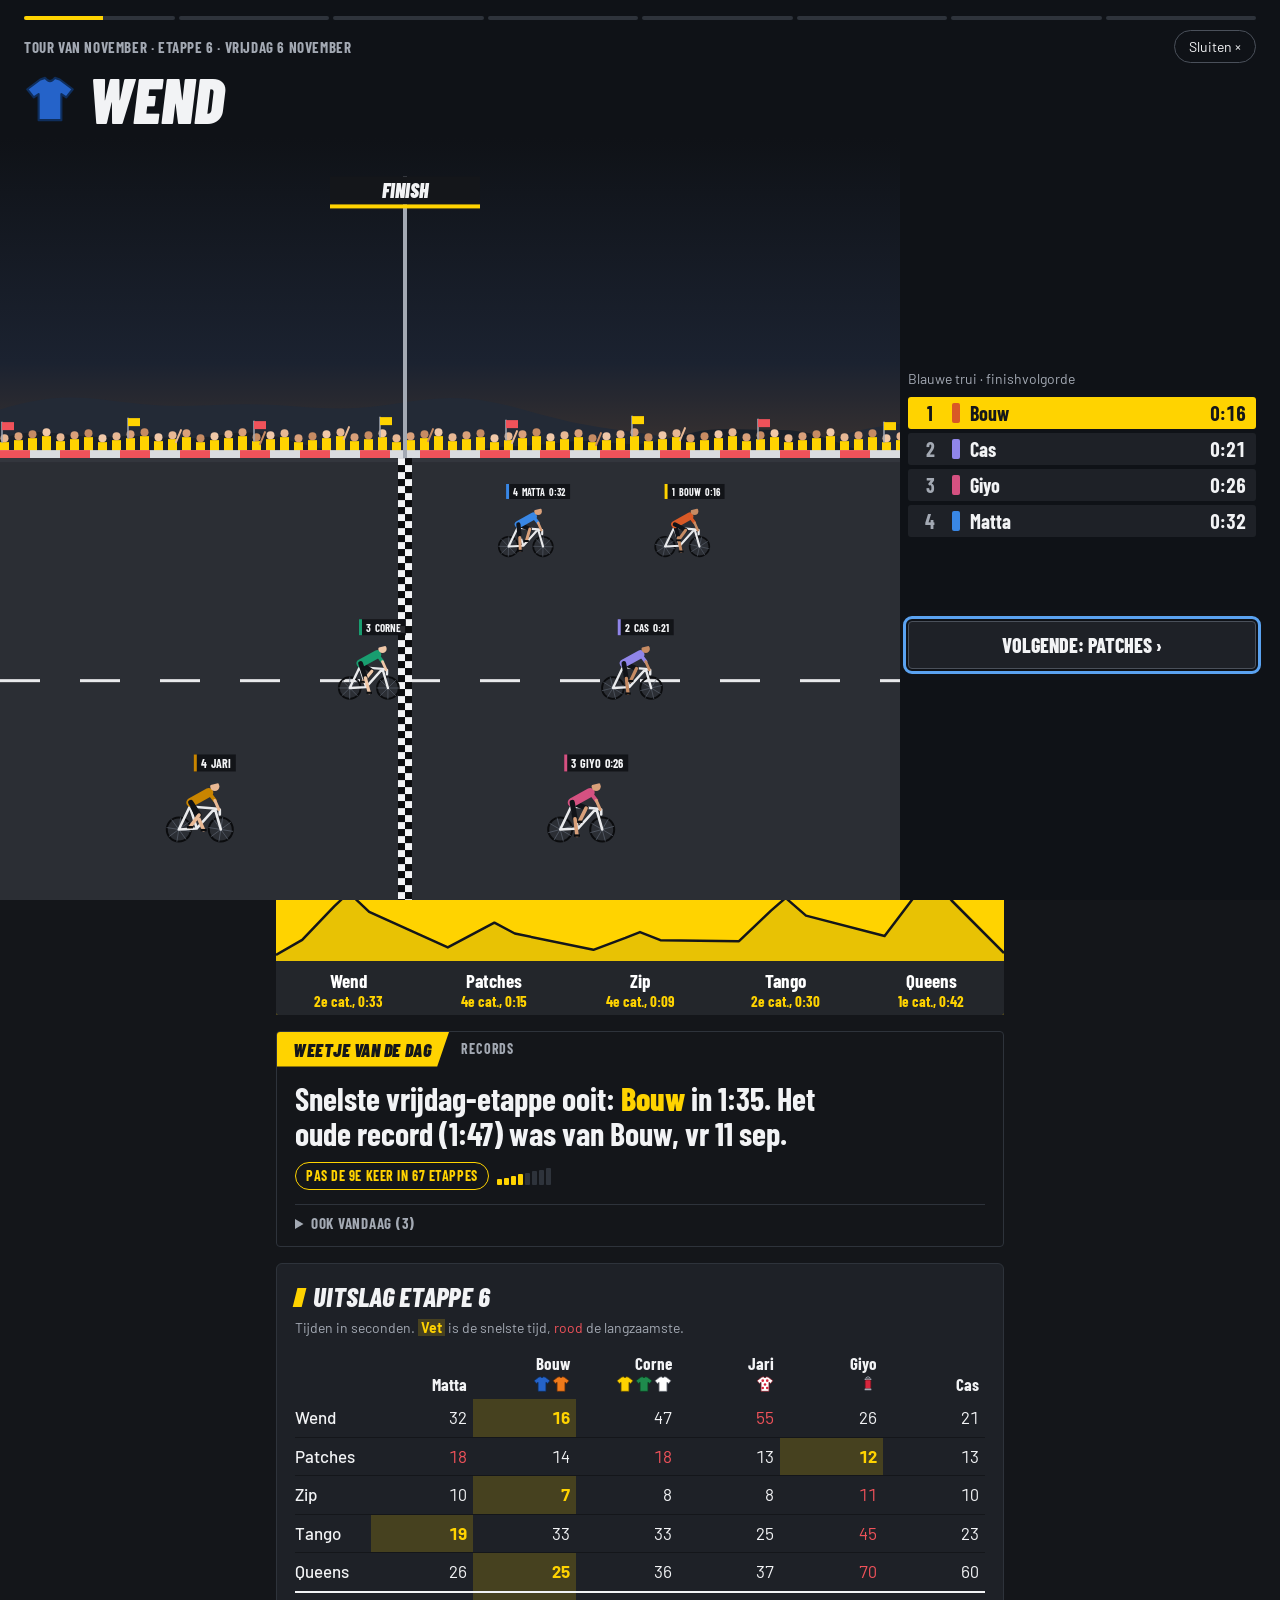
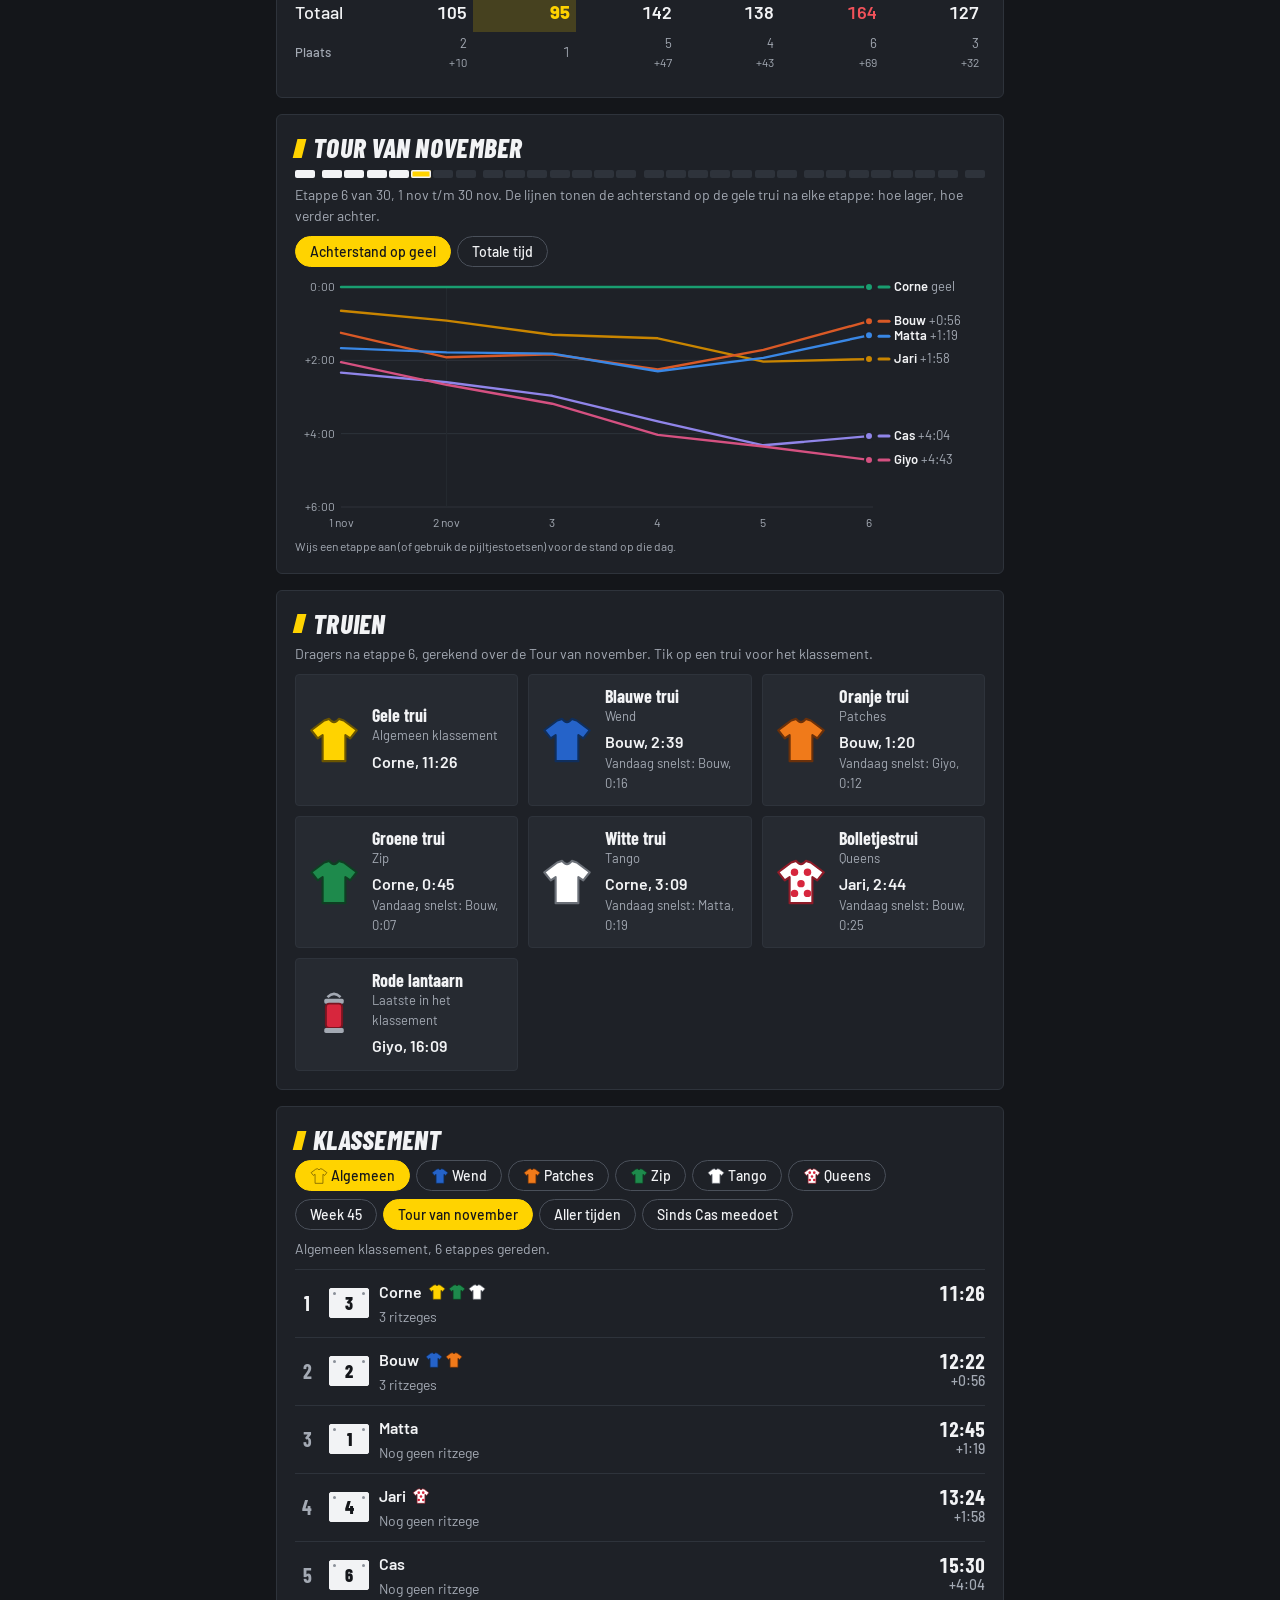
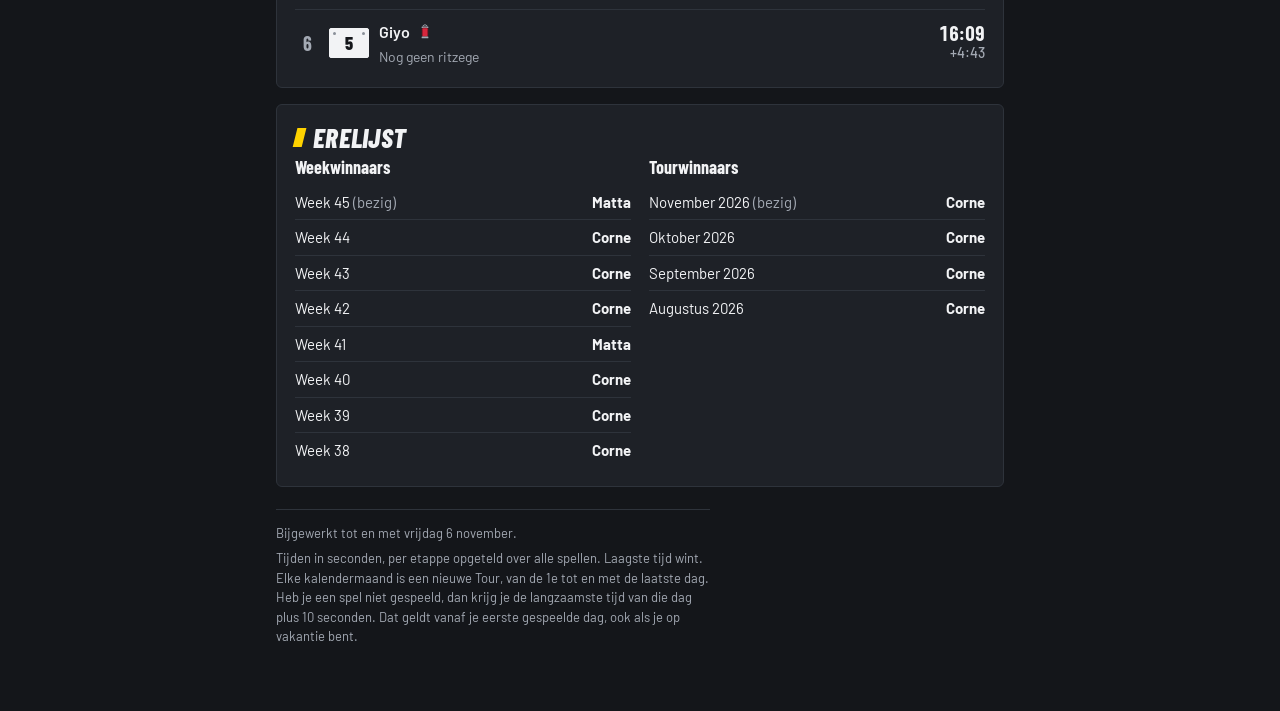
==== commit 84eb2973: "Het spel, fase 1: één etappe met ladder, tempometer, renners met een knop en sprint Losstaande pagin" ====
--- a/site/index.html
+++ b/site/index.html
@@ -35,6 +35,7 @@
     <button data-view="tour" aria-pressed="true">Tour</button>
     <button data-view="stats" aria-pressed="false">Statistieken</button>
     <button data-view="spelen" aria-pressed="false">Trainen</button>
+    <a class="spel-link" href="spel.html">Het spel</a>
     <button type="button" id="invoerKnop" class="invoer-knop" hidden>+ Scores invoeren</button>
   </div>
 
--- a/site/style.css
+++ b/site/style.css
@@ -284,6 +284,16 @@
 .rood{color:var(--rood)}
 .huld-baan{position:relative;min-height:0;cursor:pointer}
 .huld-baan canvas{display:block;width:100%;height:100%}
+.huld-rook{position:absolute;top:10px;left:50%;transform:translateX(-50%) scale(calc(1 + var(--n,0)*.025));max-width:calc(100% - 24px);white-space:nowrap;font:900 italic 22px/1 var(--cond);text-transform:uppercase;padding:11px 18px;border:0;border-radius:26px;background:var(--geel);color:var(--inkt);cursor:pointer;box-shadow:0 4px 0 #8A7200,0 8px 18px rgba(0,0,0,.45);touch-action:manipulation;user-select:none;-webkit-user-select:none}
+.huld-rook[hidden]{display:none}
+.huld-rook:active{box-shadow:0 1px 0 #8A7200;translate:0 3px}
+.huld-rook b{font-style:normal;background:var(--inkt);color:var(--geel);border-radius:12px;padding:2px 7px;margin-left:4px;font-size:16px;vertical-align:1px}
+@media (prefers-reduced-motion:no-preference){
+  .huld-rook{animation:rook-in .35s cubic-bezier(.2,.9,.25,1.4)}
+  .huld-rook.pof{animation:rook-pof .3s ease-out}
+}
+@keyframes rook-in{from{opacity:0;scale:.4}}
+@keyframes rook-pof{35%{scale:1.14;rotate:-3deg}70%{rotate:2deg}}
 .huld-paneel{padding:10px 16px 16px;display:flex;flex-direction:column;gap:12px}
 .huld-inhoud{min-height:200px}
 .huld-verder{align-self:stretch;font:800 20px/1 var(--cond);text-transform:uppercase;padding:13px 18px;border:1.5px solid #4A505A;border-radius:4px;background:var(--wit);color:var(--asfalt);cursor:pointer;transition:background .2s,color .2s,border-color .2s}
@@ -595,3 +605,7 @@
 @media (max-width:520px){.kr-kaart .tg-bord{max-width:260px;margin:0}}
 #speelKies{margin-bottom:0}
 @media (max-width:480px){.tg-knoppen button{flex:1 1 40%;max-width:none}}
+
+/* link naar het losse spel (site/spel.html), in de rij met weergaven */
+.tabs .spel-link{border:1.5px solid #4A505A;background:var(--wit);color:var(--asfalt);border-radius:4px;padding:8px 18px;font:italic 800 18px/1 var(--cond);text-transform:uppercase;text-decoration:none}
+.tabs .spel-link:hover{border-color:var(--geel)}
